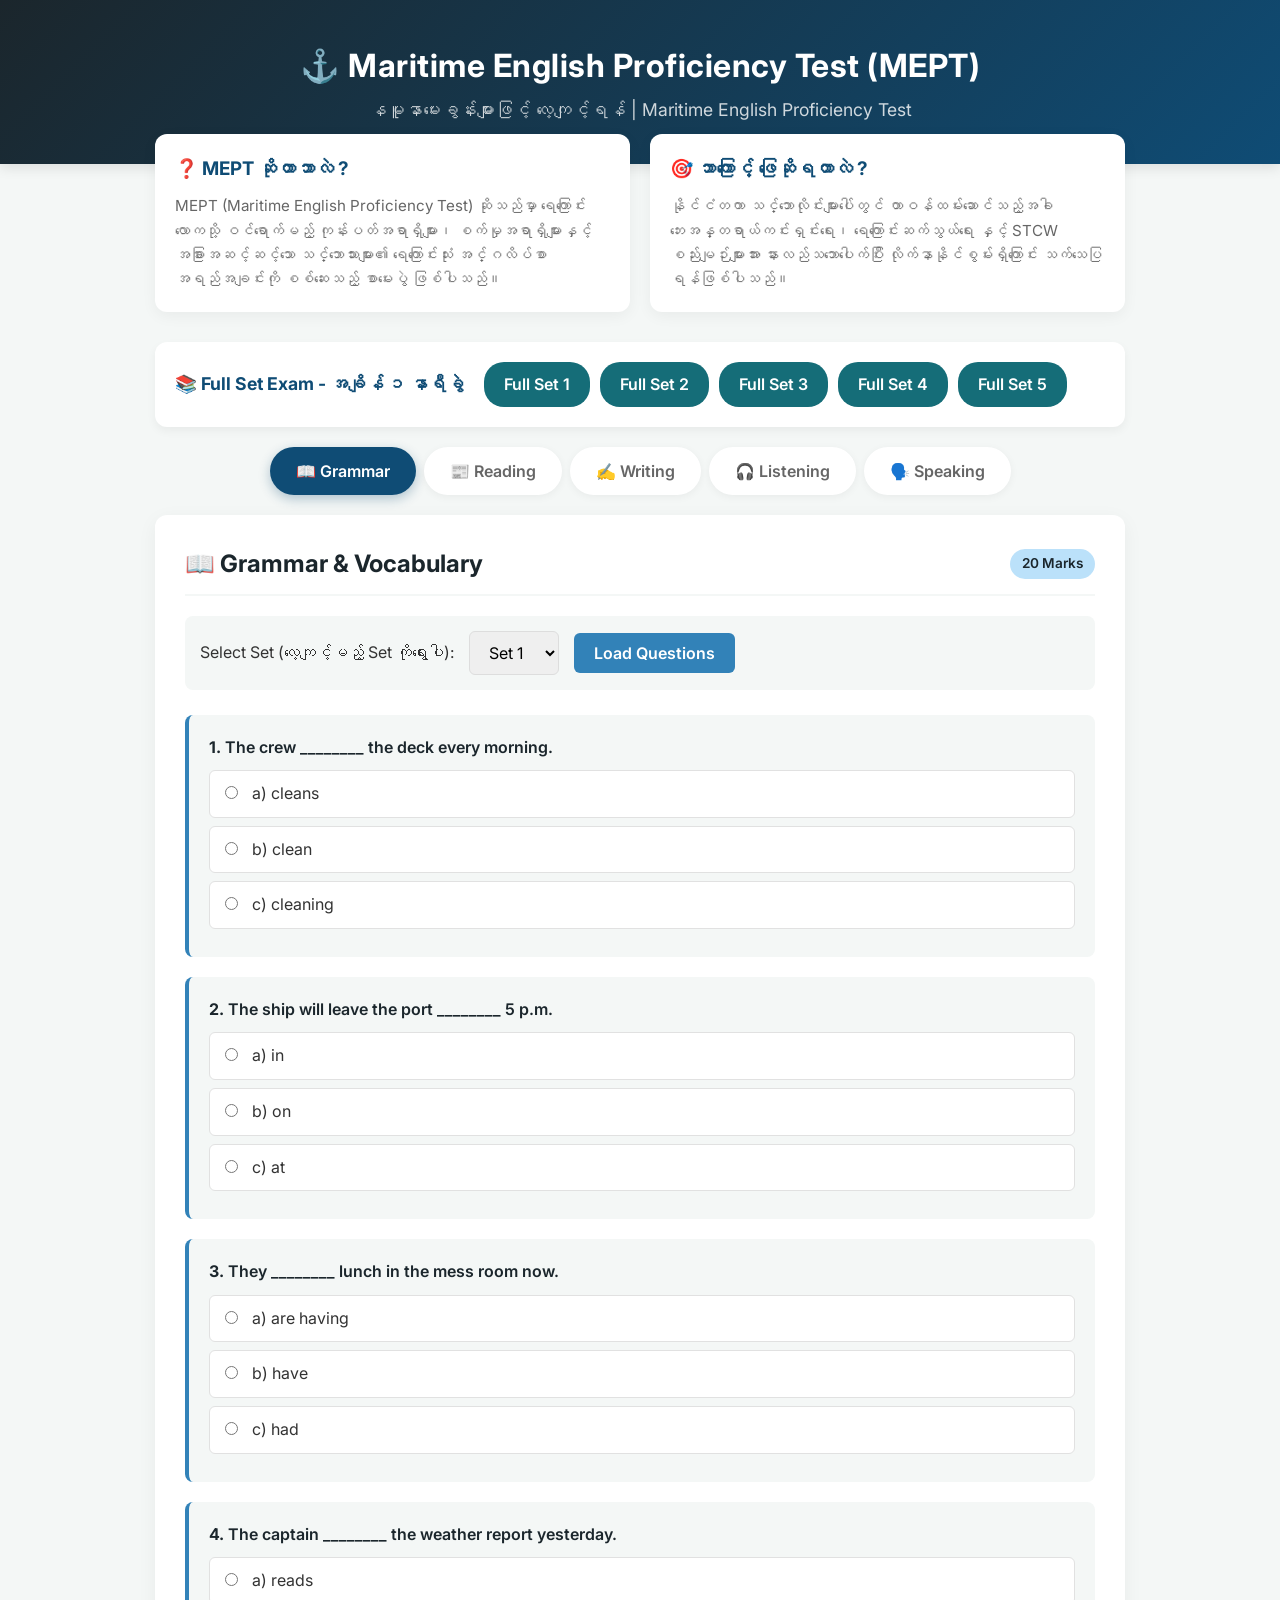
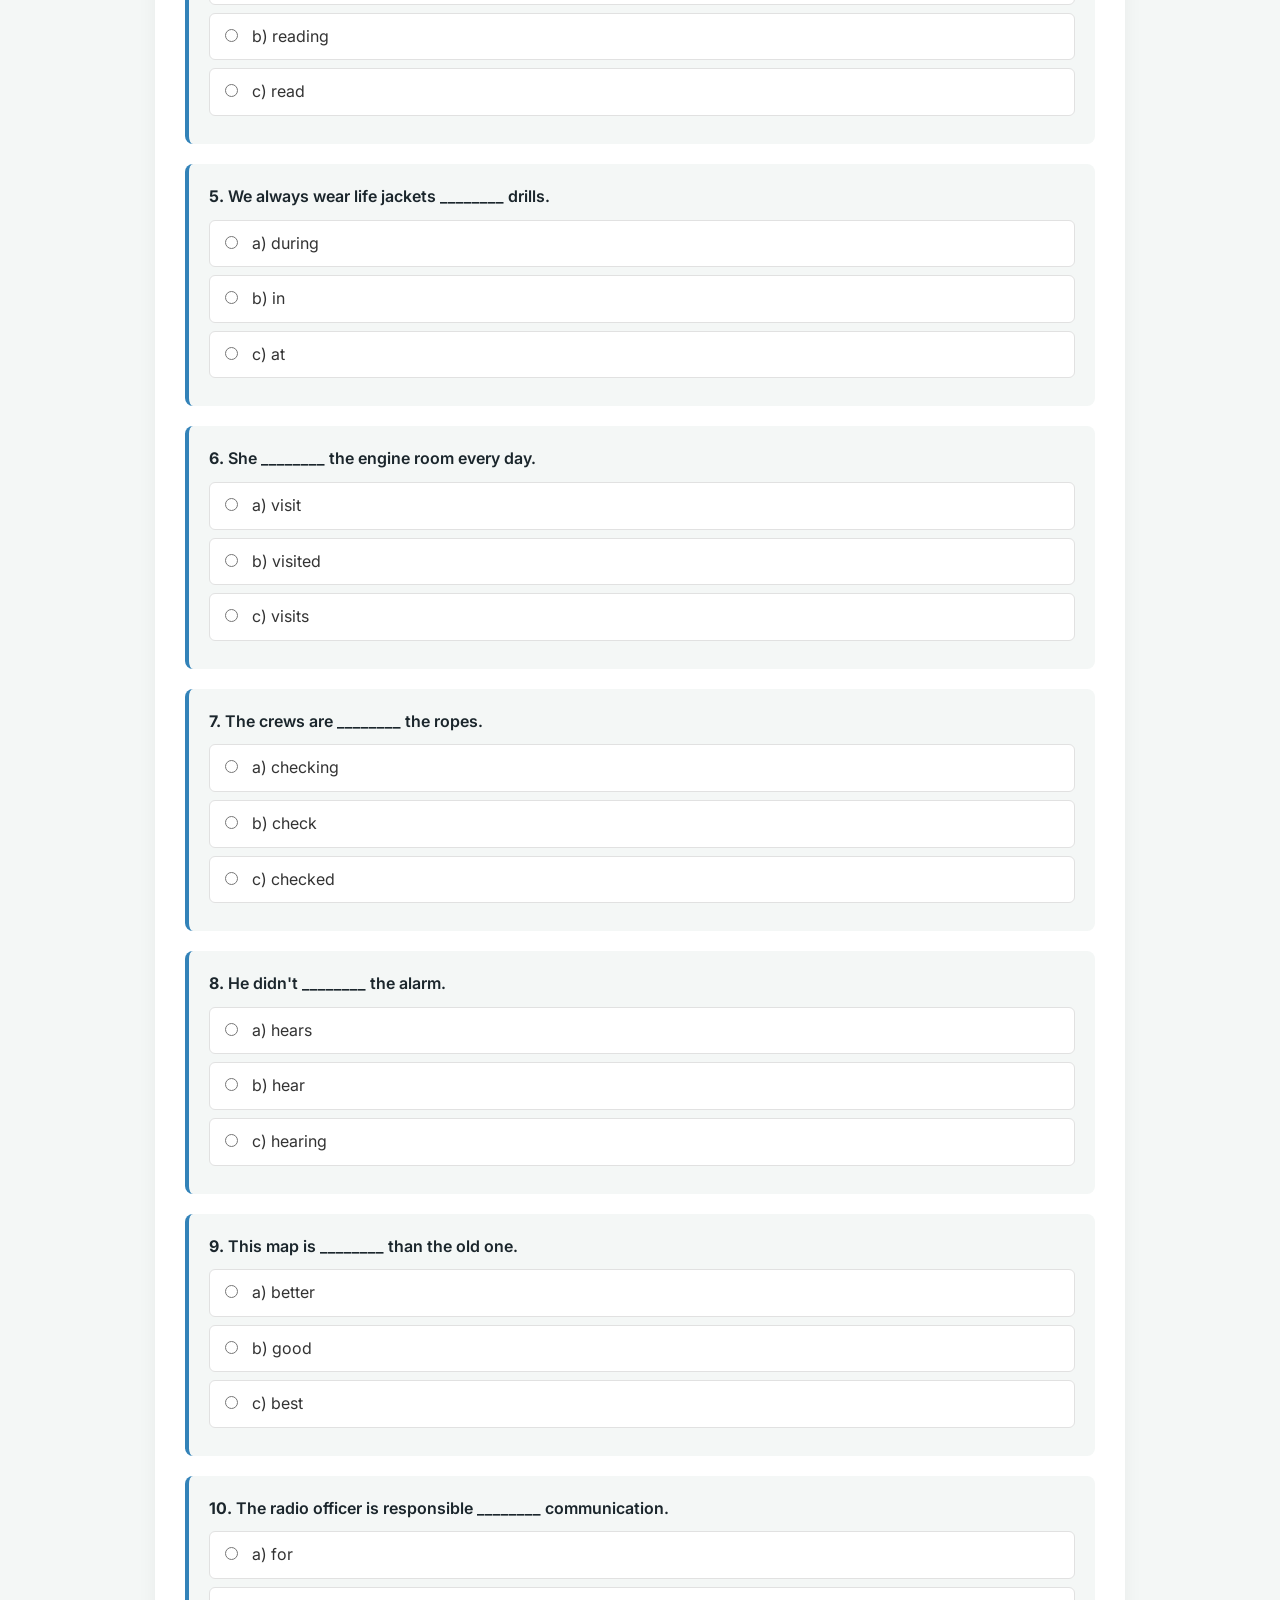
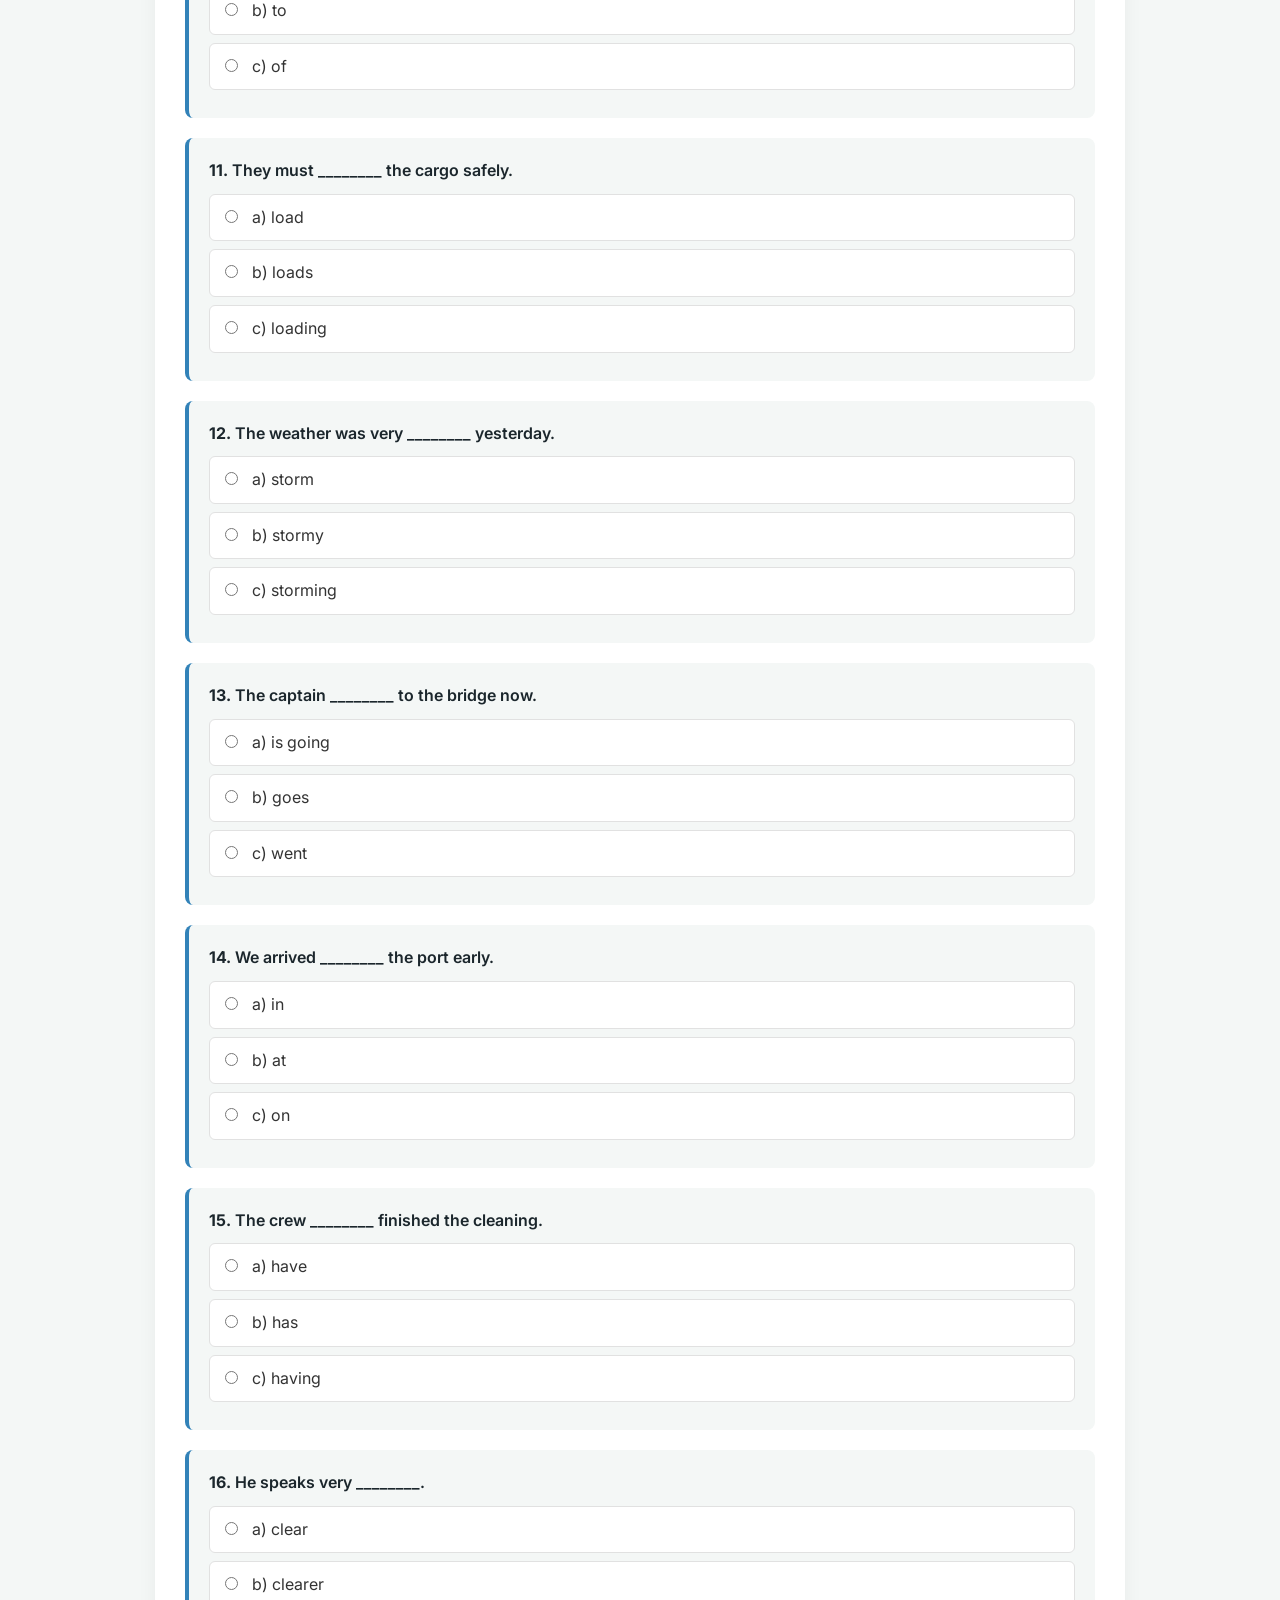
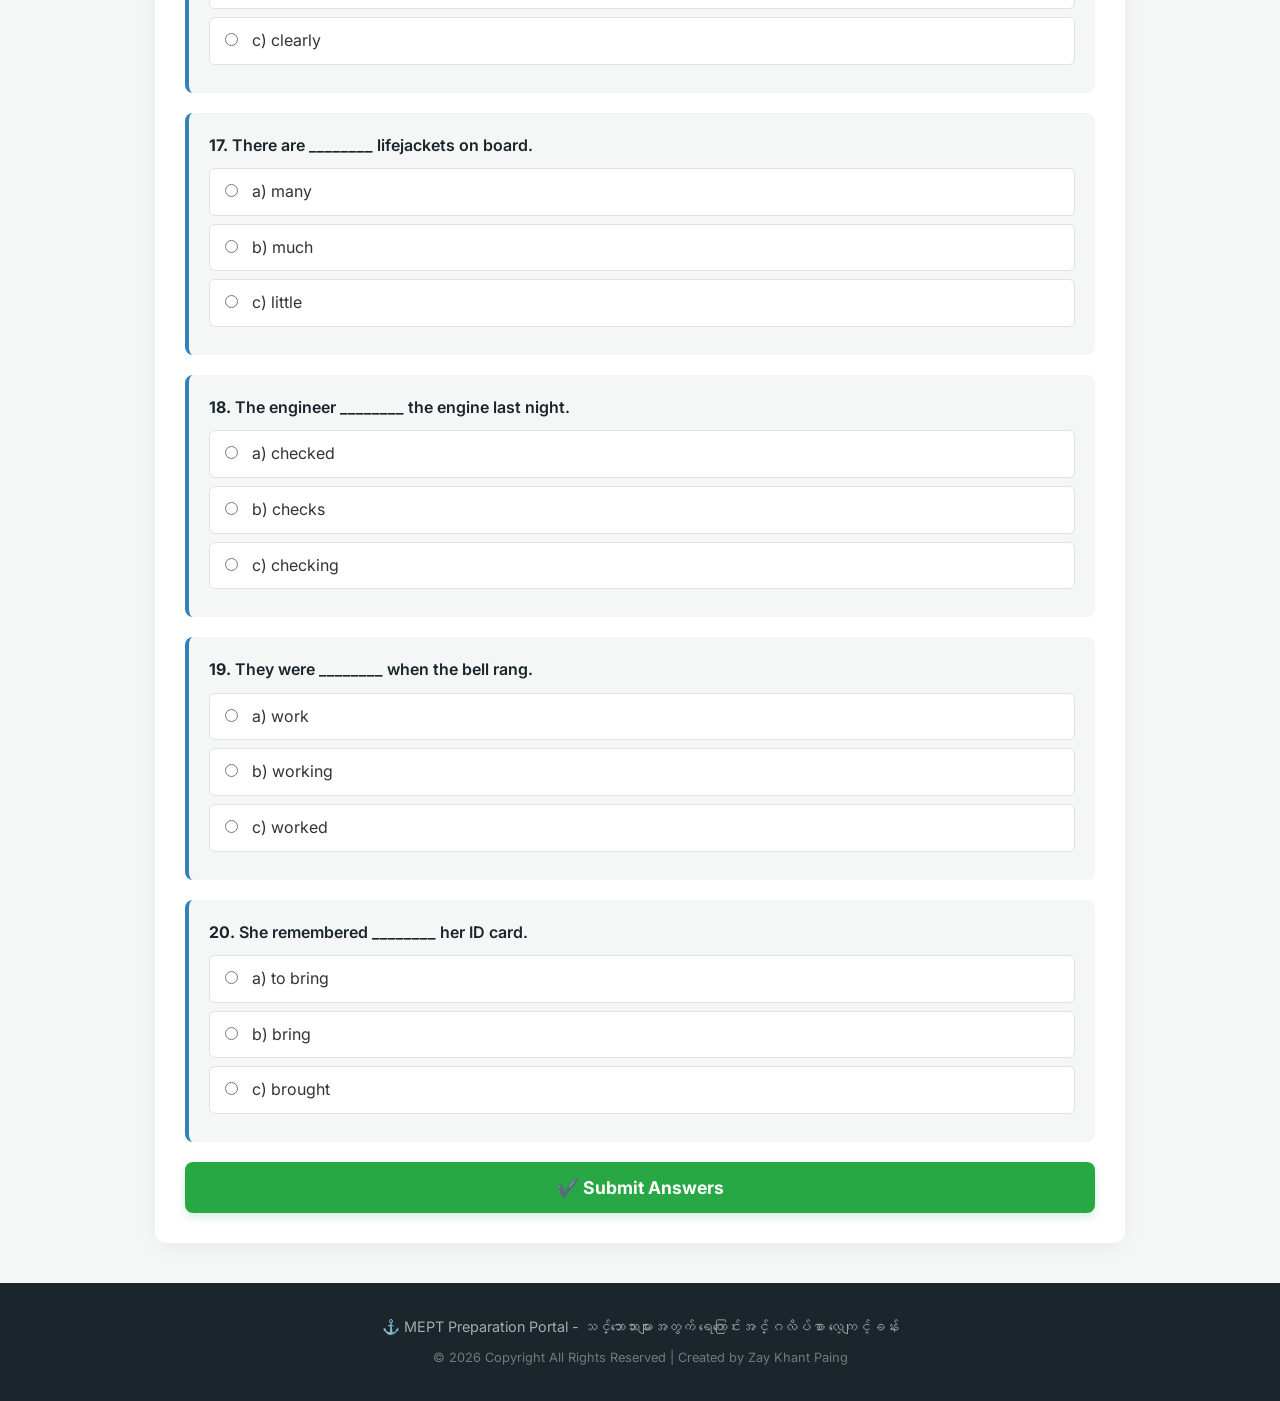
==== index.html @ ba498a96 "Update index.html" ====
<!DOCTYPE html>
<html lang="en">
<head>
    <meta charset="UTF-8">
    <meta name="viewport" content="width=device-width, initial-scale=1.0">
    <title>MEPT - Maritime English Proficiency Test</title>
    <link rel="stylesheet" href="style.css">
    <link href="https://fonts.googleapis.com/css2?family=Inter:wght@400;500;600;700&display=swap" rel="stylesheet">

    <!-- PWA Meta Tags -->
    <link rel="manifest" href="manifest.json">
    <meta name="apple-mobile-web-app-capable" content="yes">
    <meta name="apple-mobile-web-app-status-bar-style" content="black-translucent">
    <meta name="apple-mobile-web-app-title" content="MEPT">
    <link rel="apple-touch-icon" href="icon-192.png">
</head>
<body>

    <header>
        <div class="header-content">
            <h1>⚓ Maritime English Proficiency Test (MEPT)</h1>
            <p>နမူနာမေးခွန်းများဖြင့် လေ့ကျင့်ရန် | Maritime English Proficiency Test</p>
        </div>
    </header>

    <main class="container">
        <section class="mept-info">
            <div class="info-card">
                <h3>❓ MEPT ဆိုတာဘာလဲ ?</h3>
                <p>MEPT (Maritime English Proficiency Test) ဆိုသည်မှာ ရေကြောင်းလောကသို့ ဝင်ရောက်မည့် ကုန်းပတ်အရာရှိများ၊ စက်မှုအရာရှိများနှင့် အခြားအဆင့်ဆင့်သော သင်္ဘောသားများ၏ ရေကြောင်းသုံး အင်္ဂလိပ်စာ အရည်အချင်းကို စစ်ဆေးသည့် စာမေးပွဲ ဖြစ်ပါသည်။</p>
            </div>
            <div class="info-card">
                <h3>🎯 ဘာကြောင့် ဖြေဆိုရတာလဲ ?</h3>
                <p>နိုင်ငံတကာ သင်္ဘောလိုင်းများပေါ်တွင် တာဝန်ထမ်းဆောင်သည့်အခါ ဘေးအန္တရာယ်ကင်းရှင်းရေး၊ ရေကြောင်းဆက်သွယ်ရေး နှင့် STCW စည်းမျဉ်းများအား နားလည်သဘောပေါက်ပြီး လိုက်နာနိုင်စွမ်းရှိကြောင်း သက်သေပြရန်ဖြစ်ပါသည်။</p>
            </div>
        </section>

        <div class="fullset-bar">
            <span class="fullset-title">📚 Full Set Exam - အချိန် ၁ နာရီခွဲ</span>
            <div class="btn-group">
                <a href="set1.html" class="btn-fullset">Full Set 1</a>
                <a href="set2.html" class="btn-fullset">Full Set 2</a>
                <a href="set3.html" class="btn-fullset">Full Set 3</a>
                <a href="set4.html" class="btn-fullset">Full Set 4</a>
                <a href="set5.html" class="btn-fullset">Full Set 5</a>
            </div>
        </div>
        
        <nav class="tabs">
            <button class="tab-btn active" data-tab="grammar">📖 Grammar</button>
            <button class="tab-btn" data-tab="reading">📰 Reading</button>
            <button class="tab-btn" data-tab="writing">✍️ Writing</button>
            <button class="tab-btn" data-tab="listening">🎧 Listening</button>
            <button class="tab-btn" data-tab="speaking">🗣️ Speaking</button>
        </nav>

        <div class="content-wrapper">
            <div id="grammar" class="tab-content active">
                <div class="section-header">
                    <h2>📖 Grammar & Vocabulary</h2>
                    <span class="badge">20 Marks</span>
                </div>
                <div class="controls">
                    <label>Select Set (လေ့ကျင့်မည့် Set ကိုရွေးပါ): </label>
                    <select id="grammarSetSelect">
                        <option value="1">Set 1</option><option value="2">Set 2</option>
                        <option value="3">Set 3</option><option value="4">Set 4</option><option value="5">Set 5</option>
                    </select>
                    <button class="primary-btn" id="loadGrammarBtn">Load Questions</button>
                </div>
                <div id="grammarQuestions" class="question-container"></div>
                <button id="submitGrammarBtn" class="submit-btn" style="display:none;">✔️ Submit Answers</button>
                <div id="grammarResult" class="result-box"></div>
            </div>

            <div id="reading" class="tab-content">
                <div class="section-header">
                    <h2>📰 Reading Comprehension</h2>
                    <span class="badge">15 Marks</span>
                </div>
                <div class="controls">
                    <label>Select Set (လေ့ကျင့်မည့် Set ကိုရွေးပါ): </label>
                    <select id="readingSetSelect">
                        <option value="1">Set 1</option><option value="2">Set 2</option>
                        <option value="3">Set 3</option><option value="4">Set 4</option><option value="5">Set 5</option>
                    </select>
                    <button class="primary-btn" id="loadReadingBtn">Load Questions</button>
                </div>
                <div id="readingQuestions" class="question-container"></div>
                <button id="submitReadingBtn" class="submit-btn" style="display:none;">✔️ Submit Answers</button>
                <div id="readingResult" class="result-box"></div>
            </div>

            <div id="writing" class="tab-content">
                <div class="section-header">
                    <h2>✍️ Writing Tasks</h2>
                    <span class="badge">30 Marks</span>
                </div>
                <div class="controls">
                    <label>Select Set (လေ့ကျင့်မည့် Set ကိုရွေးပါ): </label>
                    <select id="writingSetSelect">
                        <option value="1">Set 1</option><option value="2">Set 2</option>
                        <option value="3">Set 3</option><option value="4">Set 4</option><option value="5">Set 5</option>
                    </select>
                    <button class="primary-btn" id="loadWritingBtn">Load Questions</button>
                </div>
                <div class="notice">✏️ Write your answers below. (မိမိကိုယ်ကို ပြန်လည်စစ်ဆေးရန်အတွက်ဖြစ်ပါသည်)</div>
                <div id="writingContent" class="question-container"></div>
                <div id="writingSampleResult" class="result-box" style="display:none;"></div>
            </div>

            <div id="listening" class="tab-content">
                <div class="section-header">
                    <h2>🎧 Listening Comprehension</h2>
                    <span class="badge">25 Marks</span>
                </div>
                <div class="controls">
                    <label>Select Set (လေ့ကျင့်မည့် Set ကိုရွေးပါ): </label>
                    <select id="listeningSetSelect">
                        <option value="1">Set 1</option><option value="2">Set 2</option>
                        <option value="3">Set 3</option><option value="4">Set 4</option><option value="5">Set 5</option>
                    </select>
                    <button class="primary-btn" id="loadListeningBtn">Load Questions</button>
                </div>
                <div id="listeningContent" class="question-container"></div>
                <button id="submitListeningBtn" class="submit-btn" style="display:none;">✔️ Submit Answers</button>
                <div id="listeningResult" class="result-box"></div>
            </div>

            <div id="speaking" class="tab-content">
                <div class="section-header">
                    <h2>🗣️ Speaking Test (နှုတ်ဖြေစာမေးပွဲ)</h2>
                    <span class="badge">In-person</span>
                </div>
                <div id="speakingAuth" class="card">
                    <p><strong>ဖြေဆိုရန်အတွက် Username နှင့် Key ထည့်သွင်းပါ -</strong></p>
                    <input type="text" id="username" placeholder="Username" style="display:block; margin: 10px 0; padding: 8px; width: 90%;">
                    <input type="password" id="userKey" placeholder="Test Key" style="display:block; margin: 10px 0; padding: 8px; width: 90%;">
                    <button class="primary-btn" onclick="checkAuth()">Login & Start Test</button>
                </div>
                <div id="speakingContent" class="card" style="display:none;">
                    <h3>📋 Speaking Exam Structure & Sample Questions</h3>
                    <div class="test-part">
                        <h4>Part I: Introduction and Career Life</h4>
                        <ul><li>"Could you please introduce yourself? (Rank, Duties, Experience)"</li></ul>
                    </div>
                    <div class="test-part">
                        <h4>Part II: Understanding the Situation</h4>
                        <ul>
                            <li>"Explain the procedure of a Fire Drill on board."</li>
                            <li>"How do you use SMCP during a distress situation?"</li>
                        </ul>
                    </div>
                    <div class="test-part">
                        <h4>Part III: Debate Conversation – Agree or Disagree</h4>
                        <ul><li>"Do you agree that social media on board affects safety at work?"</li></ul>
                    </div>
                </div>
            </div>
        </div>
    </main>

    <footer>
    <p>⚓ MEPT Preparation Portal - သင်္ဘောသားများအတွက် ရေကြောင်းအင်္ဂလိပ်စာ လေ့ကျင့်ခန်း</p>
   
    <p style="margin-top: 10px; font-size: 0.8rem; color: #777;">
        &copy; 2026 Copyright All Rights Reserved | Created by Zay Khant Paing
    </p>
</footer>

    <script src="script.js"></script>

    <!-- PWA Service Worker Registration -->
    <script>
        if ('serviceWorker' in navigator) {
            window.addEventListener('load', () => {
                navigator.serviceWorker.register('/MEPT/service-worker.js')
                    .then((reg) => console.log('Service Worker registered', reg))
                    .catch((err) => console.log('Service Worker registration failed', err));
            });
        }
    </script>
</body>
</html>
---- style.css ----
/* === CSS STYLES === */
:root {
    --primary: #0f4c75;
    --primary-dark: #1b262c;
    --accent: #3282b8;
    --accent-light: #bbe1fa;
    --bg-color: #f4f7f6;
    --card-bg: #ffffff;
    --text-main: #333333;
    --text-muted: #666666;
    --success: #28a745;
    --warning: #ffc107;
    --border-radius: 12px;
}

* { margin: 0; padding: 0; box-sizing: border-box; font-family: 'Inter', sans-serif; }
body { background: var(--bg-color); color: var(--text-main); line-height: 1.6; }

header { background: linear-gradient(135deg, var(--primary-dark), var(--primary)); color: white; padding: 2.5rem 1rem; text-align: center; box-shadow: 0 4px 12px rgba(0,0,0,0.1); }
header h1 { font-size: 2rem; font-weight: 700; letter-spacing: 0.5px; }
header p { opacity: 0.8; margin-top: 5px; font-size: 1.1rem; }

.container { max-width: 1000px; margin: 0 auto; padding: 0 15px; }

.mept-info { display: grid; grid-template-columns: 1fr 1fr; gap: 20px; margin: -30px auto 30px; position: relative; z-index: 10; }
.info-card { background: var(--card-bg); padding: 20px; border-radius: var(--border-radius); box-shadow: 0 4px 15px rgba(0,0,0,0.05); }
.info-card h3 { color: var(--primary); margin-bottom: 10px; display: flex; align-items: center; gap: 8px; }
.info-card p { color: var(--text-muted); font-size: 0.95rem; }

.fullset-bar {
    background: #ffffff;
    padding: 20px;
    border-radius: 12px;
    margin-bottom: 20px;
    box-shadow: 0 4px 10px rgba(0,0,0,0.05);
    display: flex;
    align-items: center;
    gap: 20px;
    flex-wrap: wrap;
}
.fullset-title {
    font-weight: 700;
    color: #0f4c75;
    font-size: 1.1rem;
    white-space: nowrap;
}
.btn-group {
    display: flex;
    gap: 10px;
    flex-wrap: wrap;
}
.btn-fullset {
    display: inline-block;
    text-decoration: none;
    text-align: center;
    background: #156d78;
    color: white;
    padding: 10px 20px;
    border-radius: 20px;
    font-weight: 600;
    transition: background 0.3s;
}
.btn-fullset:hover {
    background: #0d4a52;
    color: white;
}

.tabs { display: flex; flex-wrap: wrap; justify-content: center; gap: 8px; margin-bottom: 20px; position: sticky; top: 10px; z-index: 100; }
.tab-btn { background: var(--card-bg); border: 2px solid transparent; color: var(--text-muted); padding: 12px 24px; border-radius: 30px; cursor: pointer; font-size: 1rem; font-weight: 600; transition: all 0.3s ease; box-shadow: 0 2px 8px rgba(0,0,0,0.05); }
.tab-btn:hover { color: var(--primary); transform: translateY(-2px); }
.tab-btn.active { background: var(--primary); color: white; box-shadow: 0 4px 12px rgba(15, 76, 117, 0.3); }

.content-wrapper { background: var(--card-bg); border-radius: var(--border-radius); padding: 30px; box-shadow: 0 5px 20px rgba(0,0,0,0.05); margin-bottom: 40px; min-height: 400px; }
.tab-content { display: none; animation: fadeIn 0.4s ease; }
.tab-content.active { display: block; }

@keyframes fadeIn { from { opacity: 0; transform: translateY(10px); } to { opacity: 1; transform: translateY(0); } }

.section-header { display: flex; justify-content: space-between; align-items: center; margin-bottom: 20px; border-bottom: 2px solid var(--bg-color); padding-bottom: 10px; }
.section-header h2 { color: var(--primary-dark); font-size: 1.5rem; }
.badge { background: var(--accent-light); color: var(--primary-dark); padding: 4px 12px; border-radius: 20px; font-weight: 600; font-size: 0.85rem; }

.controls { display: flex; flex-wrap: wrap; gap: 15px; align-items: center; background: var(--bg-color); padding: 15px; border-radius: 8px; margin-bottom: 25px; }
select { padding: 10px 15px; border-radius: 6px; border: 1px solid #ddd; font-size: 1rem; outline: none; transition: border 0.3s; }
select:focus { border-color: var(--accent); }

.primary-btn { background: var(--accent); color: white; border: none; padding: 10px 20px; border-radius: 6px; cursor: pointer; font-weight: 600; font-size: 1rem; transition: background 0.3s; }
.primary-btn:hover { background: var(--primary); }

.submit-btn { 
    width: 100%; 
    background: var(--success); 
    color: white; 
    border: none; 
    padding: 15px; 
    border-radius: 8px; 
    font-size: 1.1rem; 
    font-weight: bold; 
    cursor: pointer; 
    margin-top: 20px; 
    transition: 0.3s; 
    box-shadow: 0 4px 10px rgba(40, 167, 69, 0.2); 
    display: inline-block; 
    text-align: center;
}
.submit-btn:hover { background: #218838; }

.card, .question, .reading-passage { background: var(--bg-color); border-radius: 8px; padding: 20px; margin-bottom: 20px; border-left: 4px solid var(--accent); }
.question p { font-weight: 600; margin-bottom: 10px; color: var(--primary-dark); }
.options label { display: block; background: var(--card-bg); padding: 10px 15px; margin-bottom: 8px; border-radius: 6px; border: 1px solid #e1e1e1; cursor: pointer; transition: 0.2s; }
.options label:hover { border-color: var(--accent); background: #f8fbff; }
.options input[type="radio"] { margin-right: 10px; accent-color: var(--primary); }

.reading-passage h3 { color: var(--primary); margin-bottom: 10px; }
.reading-passage p { margin-bottom: 15px; color: #444; }

.writing-options { display: grid; grid-template-columns: 1fr 1fr; gap: 20px; margin-top: 15px; }
.option-card { background: white; border: 1px solid #eee; padding: 20px; border-radius: 8px; box-shadow: 0 2px 5px rgba(0,0,0,0.02); }
textarea { width: 100%; padding: 12px; margin-top: 15px; border-radius: 6px; border: 1px solid #ccc; font-size: 0.95rem; resize: vertical; outline: none; }
textarea:focus { border-color: var(--accent); }

.audio-container { background: #eef5fa; padding: 15px; border-radius: 8px; margin: 15px 0; border: 1px solid var(--accent-light); }
.audio-container audio { width: 100%; margin-top: 10px; outline: none; }
.notice { background: #fff8e1; border-left: 4px solid var(--warning); padding: 12px 15px; border-radius: 4px; color: #856404; margin-bottom: 20px; font-size: 0.95rem; }
.result-box .result { margin-top: 20px; padding: 15px; background: #d4edda; color: #155724; border-radius: 8px; font-weight: bold; font-size: 1.2rem; text-align: center; border: 1px solid #c3e6cb; }
.mt-15 { margin-top: 15px; }

footer { text-align: center; padding: 2rem; background: var(--primary-dark); color: #aaa; font-size: 0.9rem; }

@media (max-width: 768px) {
    .mept-info { grid-template-columns: 1fr; margin-top: 10px; }
    .tabs { justify-content: flex-start; overflow-x: auto; padding-bottom: 10px; }
    .tab-btn { white-space: nowrap; }
    .writing-options { grid-template-columns: 1fr; }
    .content-wrapper { padding: 20px; }
    .fullset-bar { flex-direction: column; text-align: center; gap: 15px; }
}
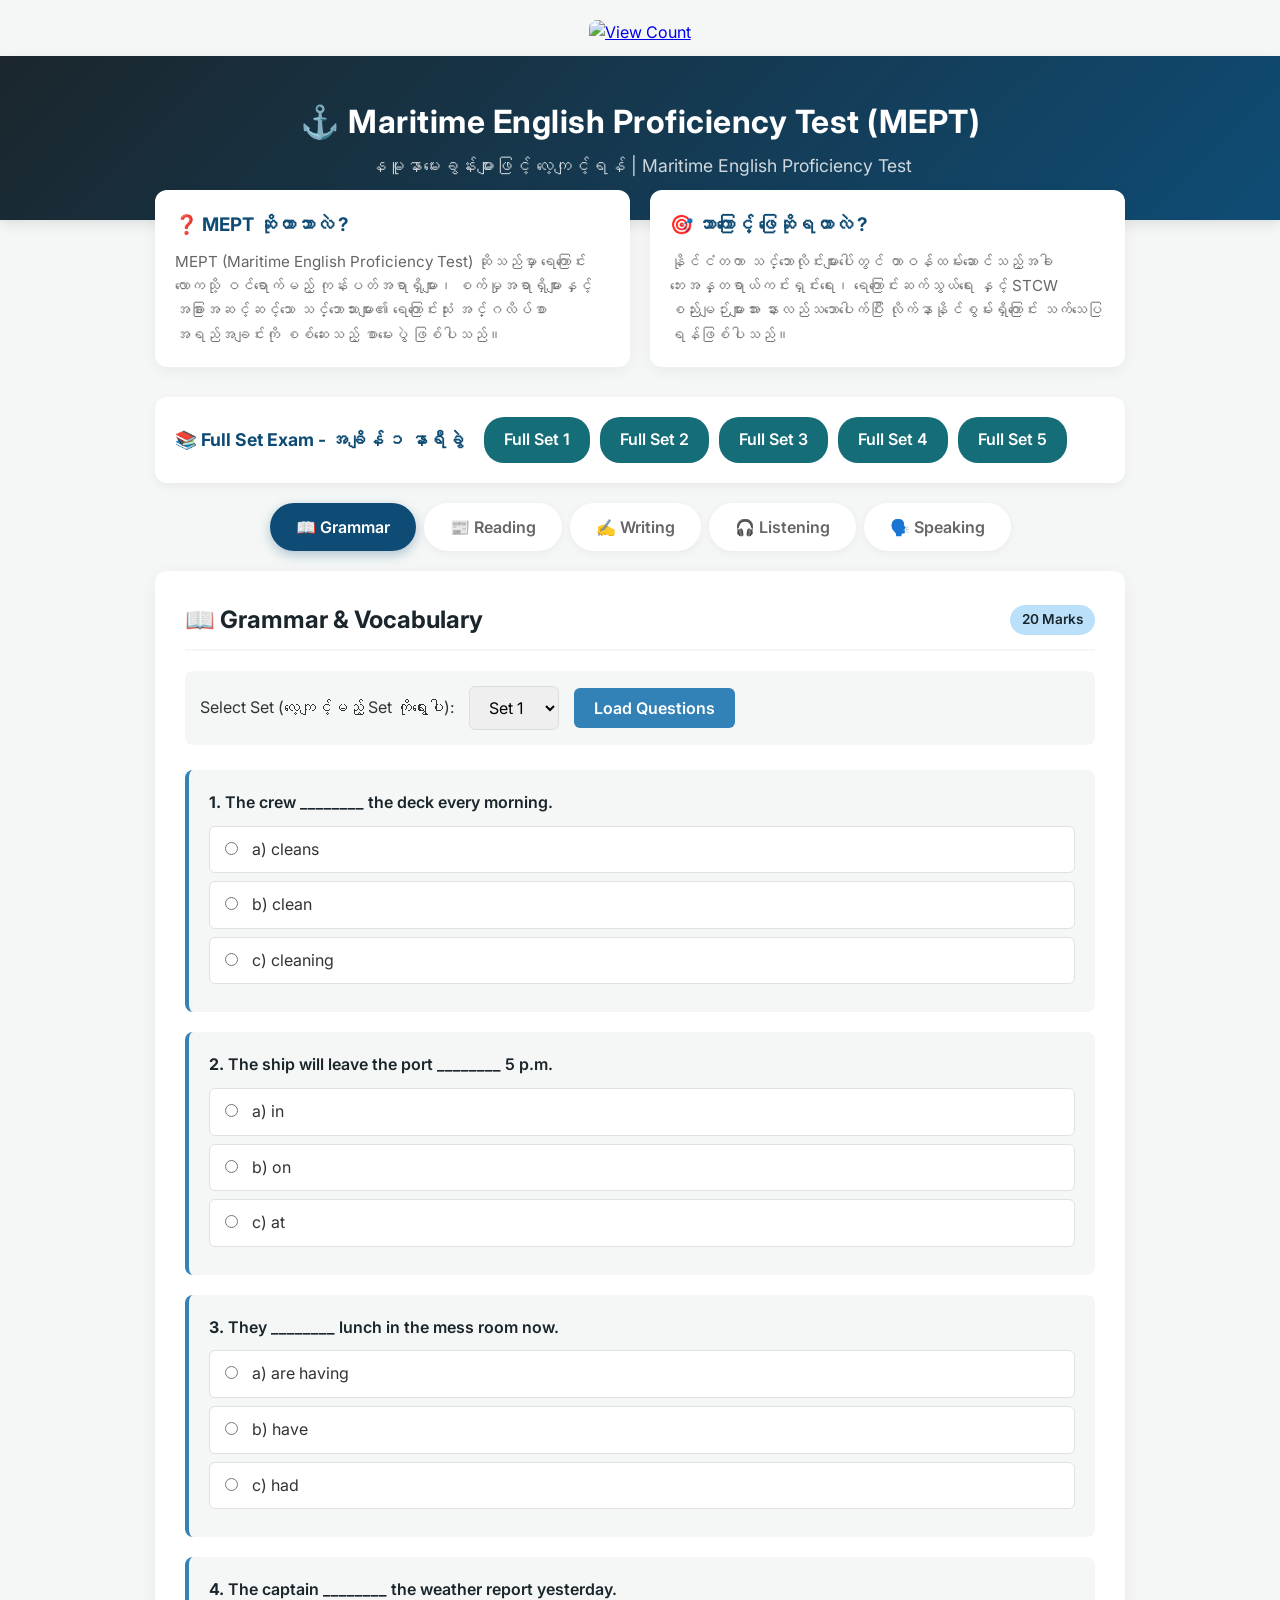
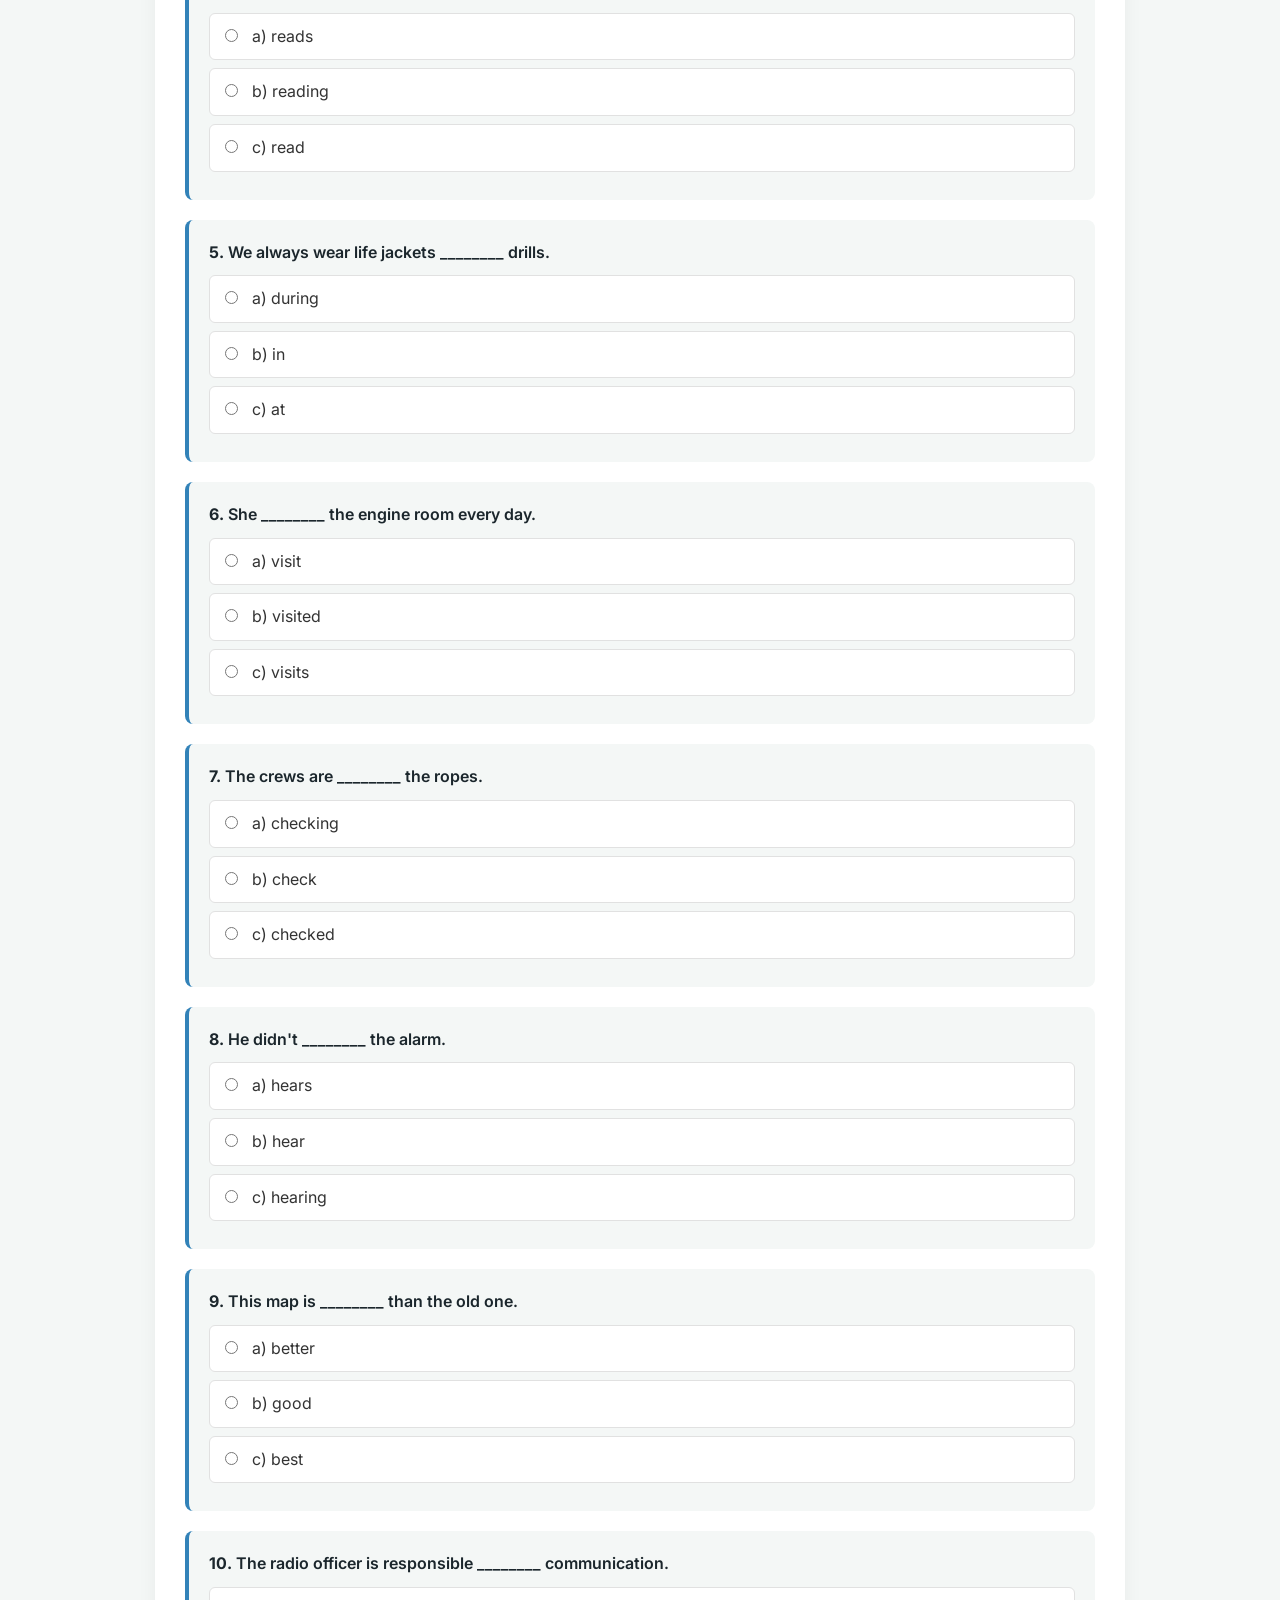
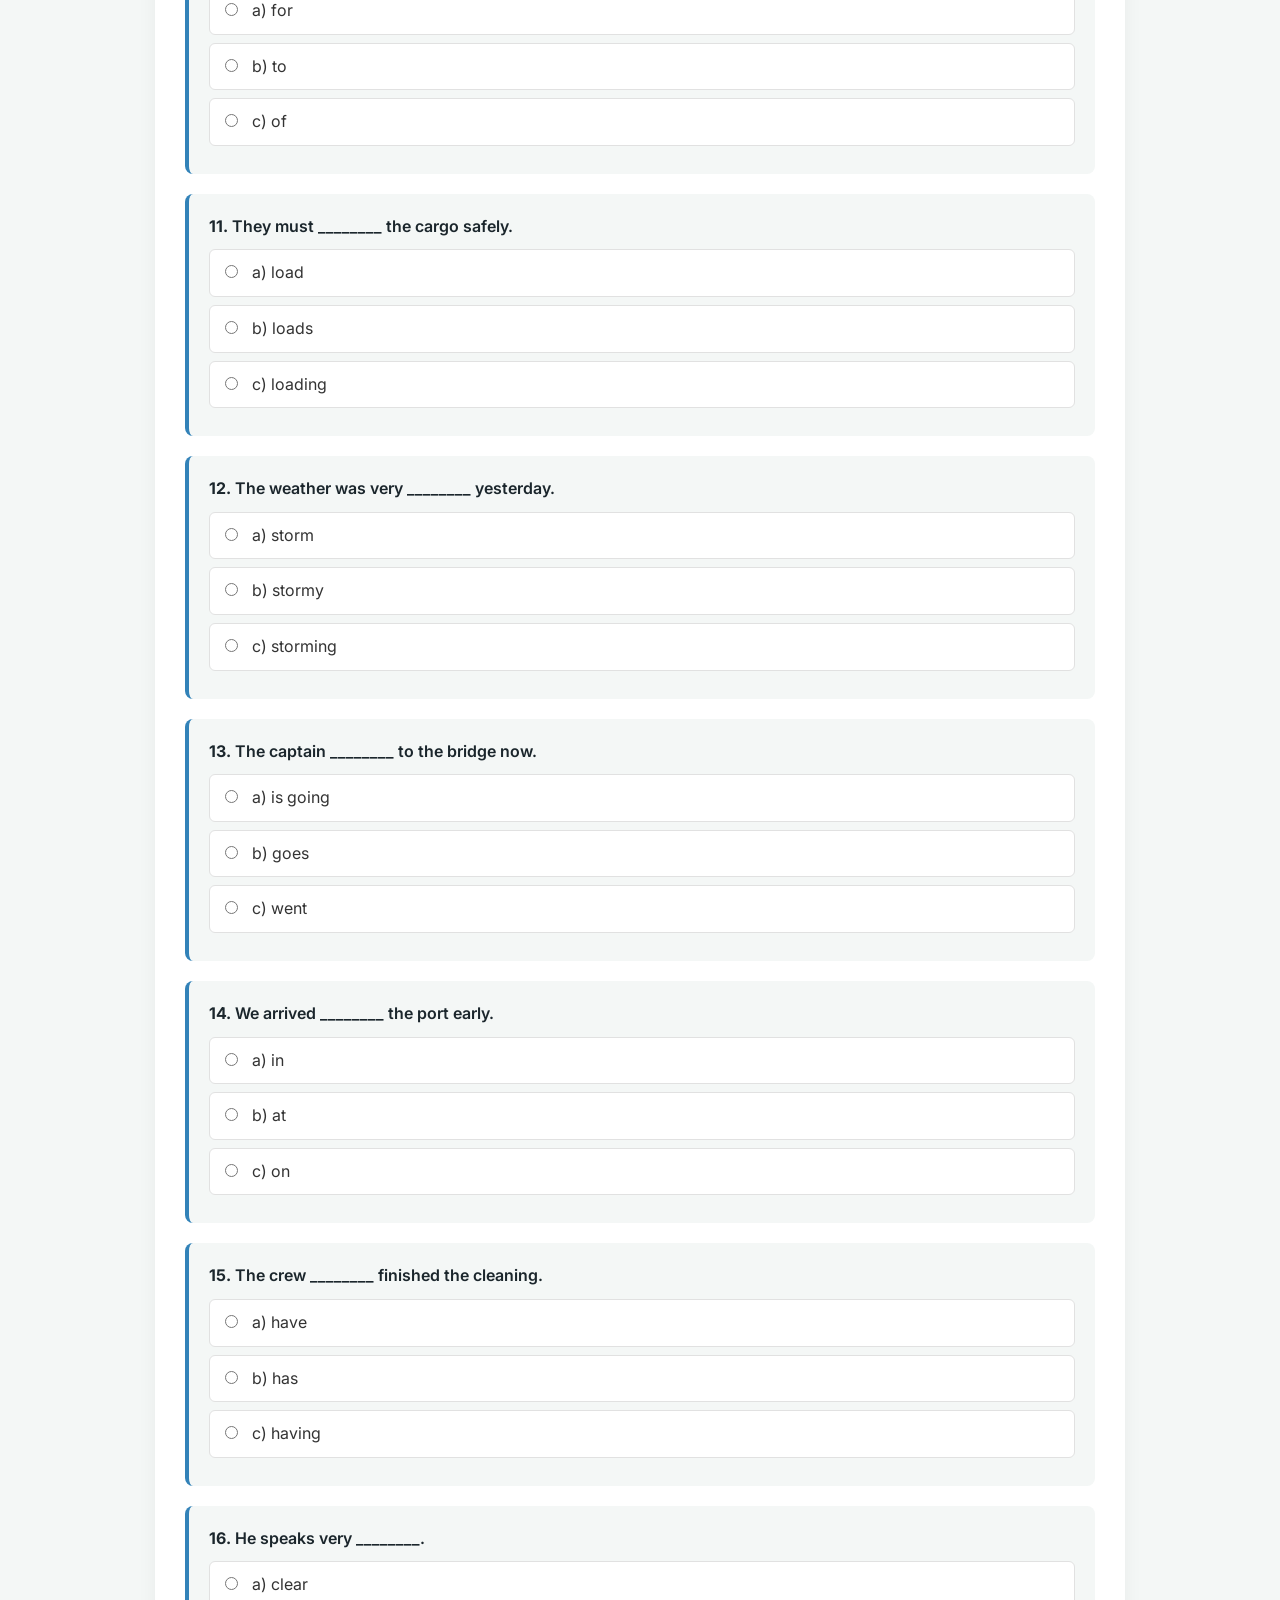
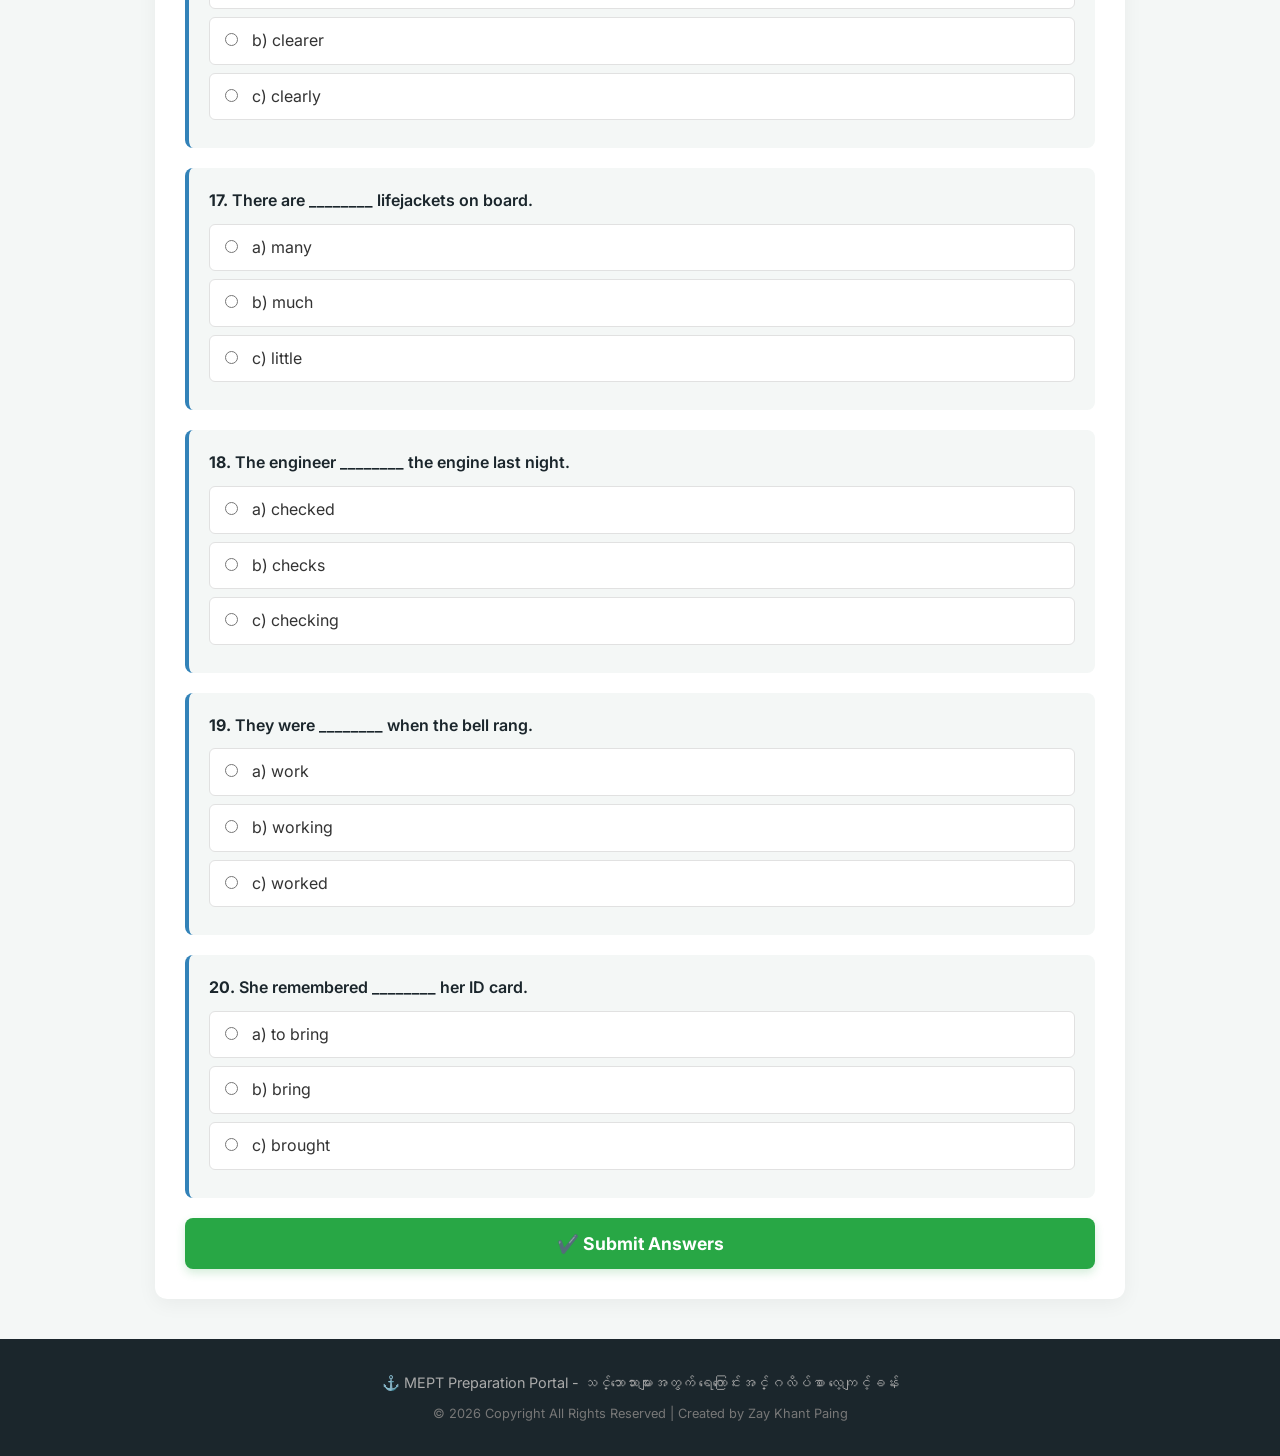
==== commit 0a858561: "Update index.html" ====
--- a/index.html
+++ b/index.html
@@ -15,7 +15,14 @@
     <link rel="apple-touch-icon" href="icon-192.png">
 </head>
 <body>
-
+<!-- View Counter -->
+<div style="text-align: center; margin-top: 10px; padding: 10px;">
+    <a href="https://hits.seeyoufarm.com">
+        <img src="https://hits.seeyoufarm.com/api/count/incr/badge.svg?url=https%3A%2F%2Fseafarerseng.github.io%2FMEPT%2F&count_bg=%230f4c75&title_bg=%233282b8&icon=anchor.svg&icon_color=%23ffffff&title=Total+Views&edge_flat=false" 
+             alt="View Count" 
+             style="border-radius: 8px;">
+    </a>
+</div>
     <header>
         <div class="header-content">
             <h1>⚓ Maritime English Proficiency Test (MEPT)</h1>
@@ -180,5 +187,56 @@
             });
         }
     </script>
+    <script>
+    if ('serviceWorker' in navigator) {
+        navigator.serviceWorker.register('/MEPT/service-worker.js').then((reg) => {
+            reg.addEventListener('updatefound', () => {
+                const newWorker = reg.installing;
+                newWorker.addEventListener('statechange', () => {
+                    if (newWorker.state === 'installed' && navigator.serviceWorker.controller) {
+                        // Update Popup
+                        if (confirm('🔄 Update Available! Restart now?')) {
+                            window.location.reload();
+                        }
+                    }
+                });
+            });
+        });
+    }
+</script>
+    <script>
+    // ======================== PWA SERVICE WORKER ========================
+    if ('serviceWorker' in navigator) {
+        let refreshing = false;
+        
+        // Check for updates when page loads
+        navigator.serviceWorker.register('/MEPT/service-worker.js').then((registration) => {
+            console.log('Service Worker registered');
+            
+            // Check for updates
+            registration.addEventListener('updatefound', () => {
+                const newWorker = registration.installing;
+                
+                newWorker.addEventListener('statechange', () => {
+                    if (newWorker.state === 'installed' && navigator.serviceWorker.controller) {
+                        // New update available!
+                        if (confirm('🔄 Update Available!\n\nNew version of MEPT is ready. Update now?')) {
+                            newWorker.postMessage('SKIP_WAITING');
+                            window.location.reload();
+                        }
+                    }
+                });
+            });
+        });
+        
+        // Auto reload when new service worker takes over
+        navigator.serviceWorker.addEventListener('controllerchange', () => {
+            if (!refreshing) {
+                refreshing = true;
+                window.location.reload();
+            }
+        });
+    }
+</script>
 </body>
 </html>
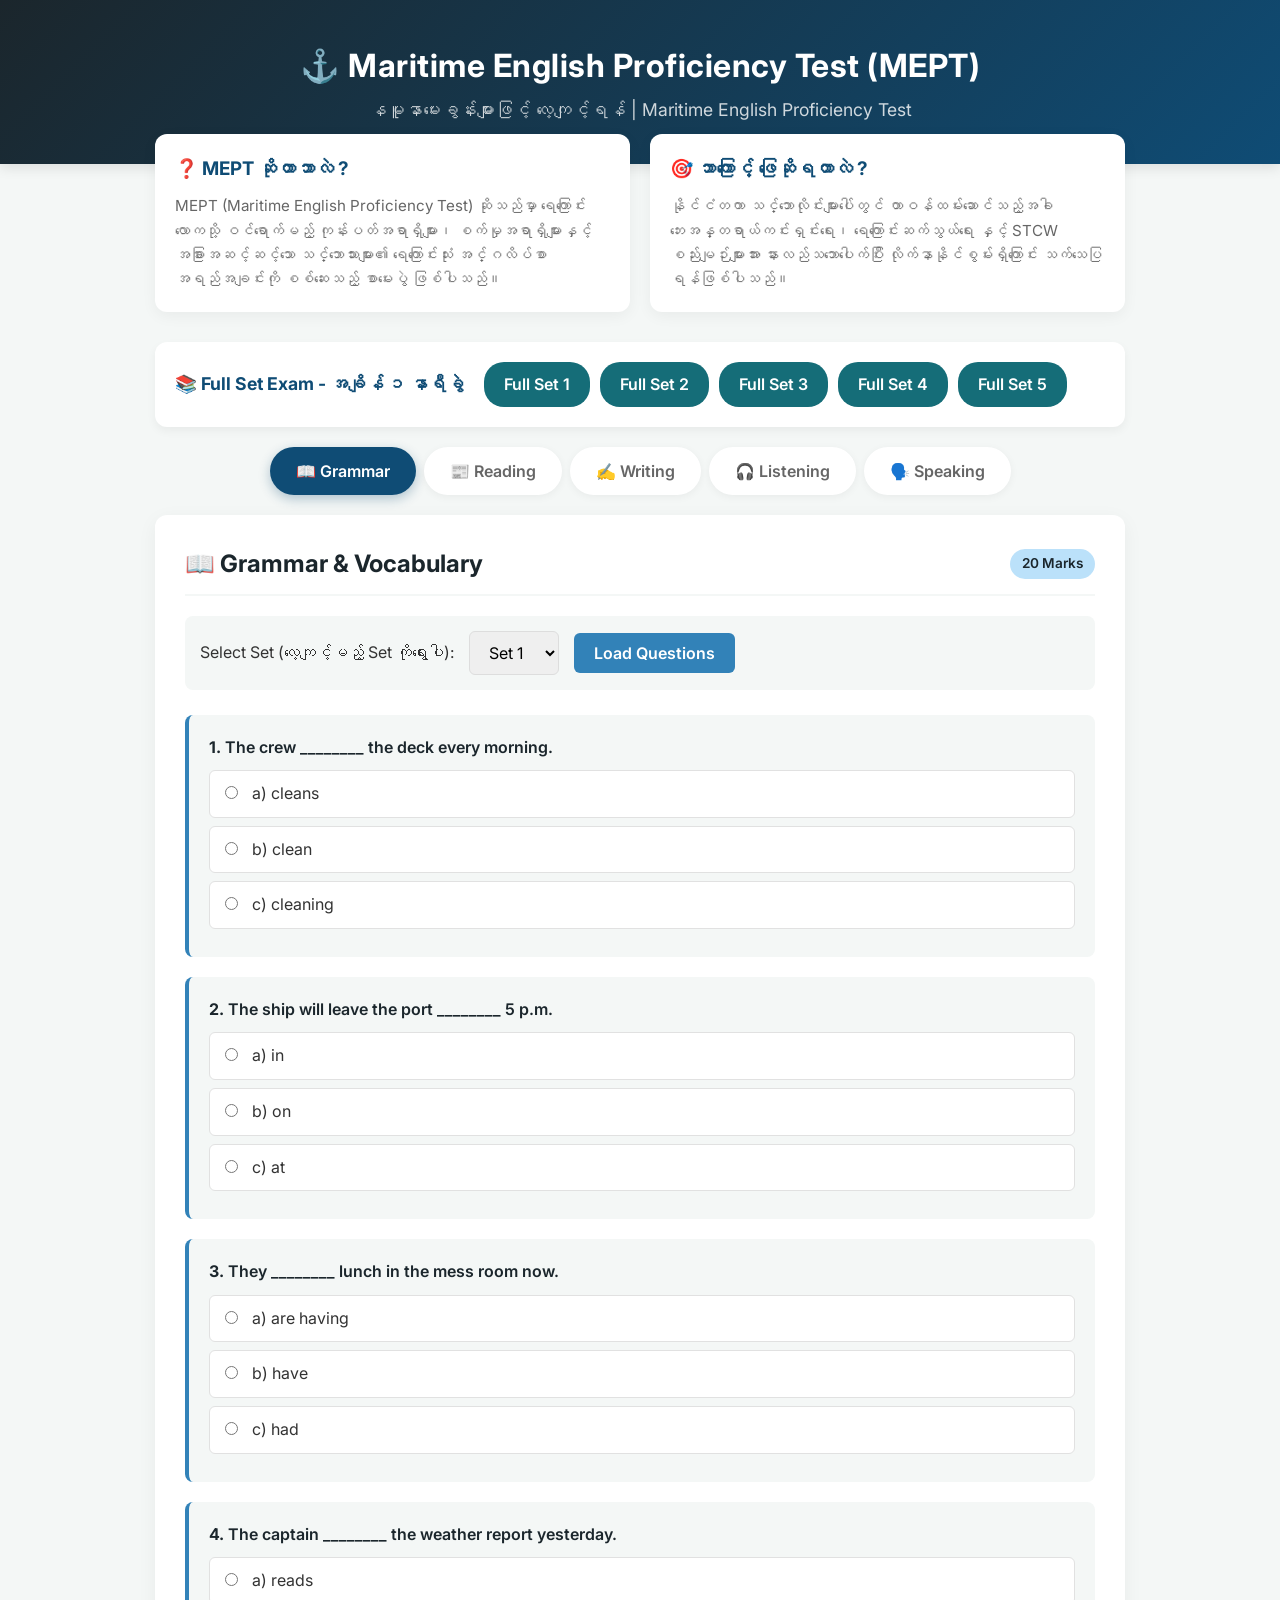
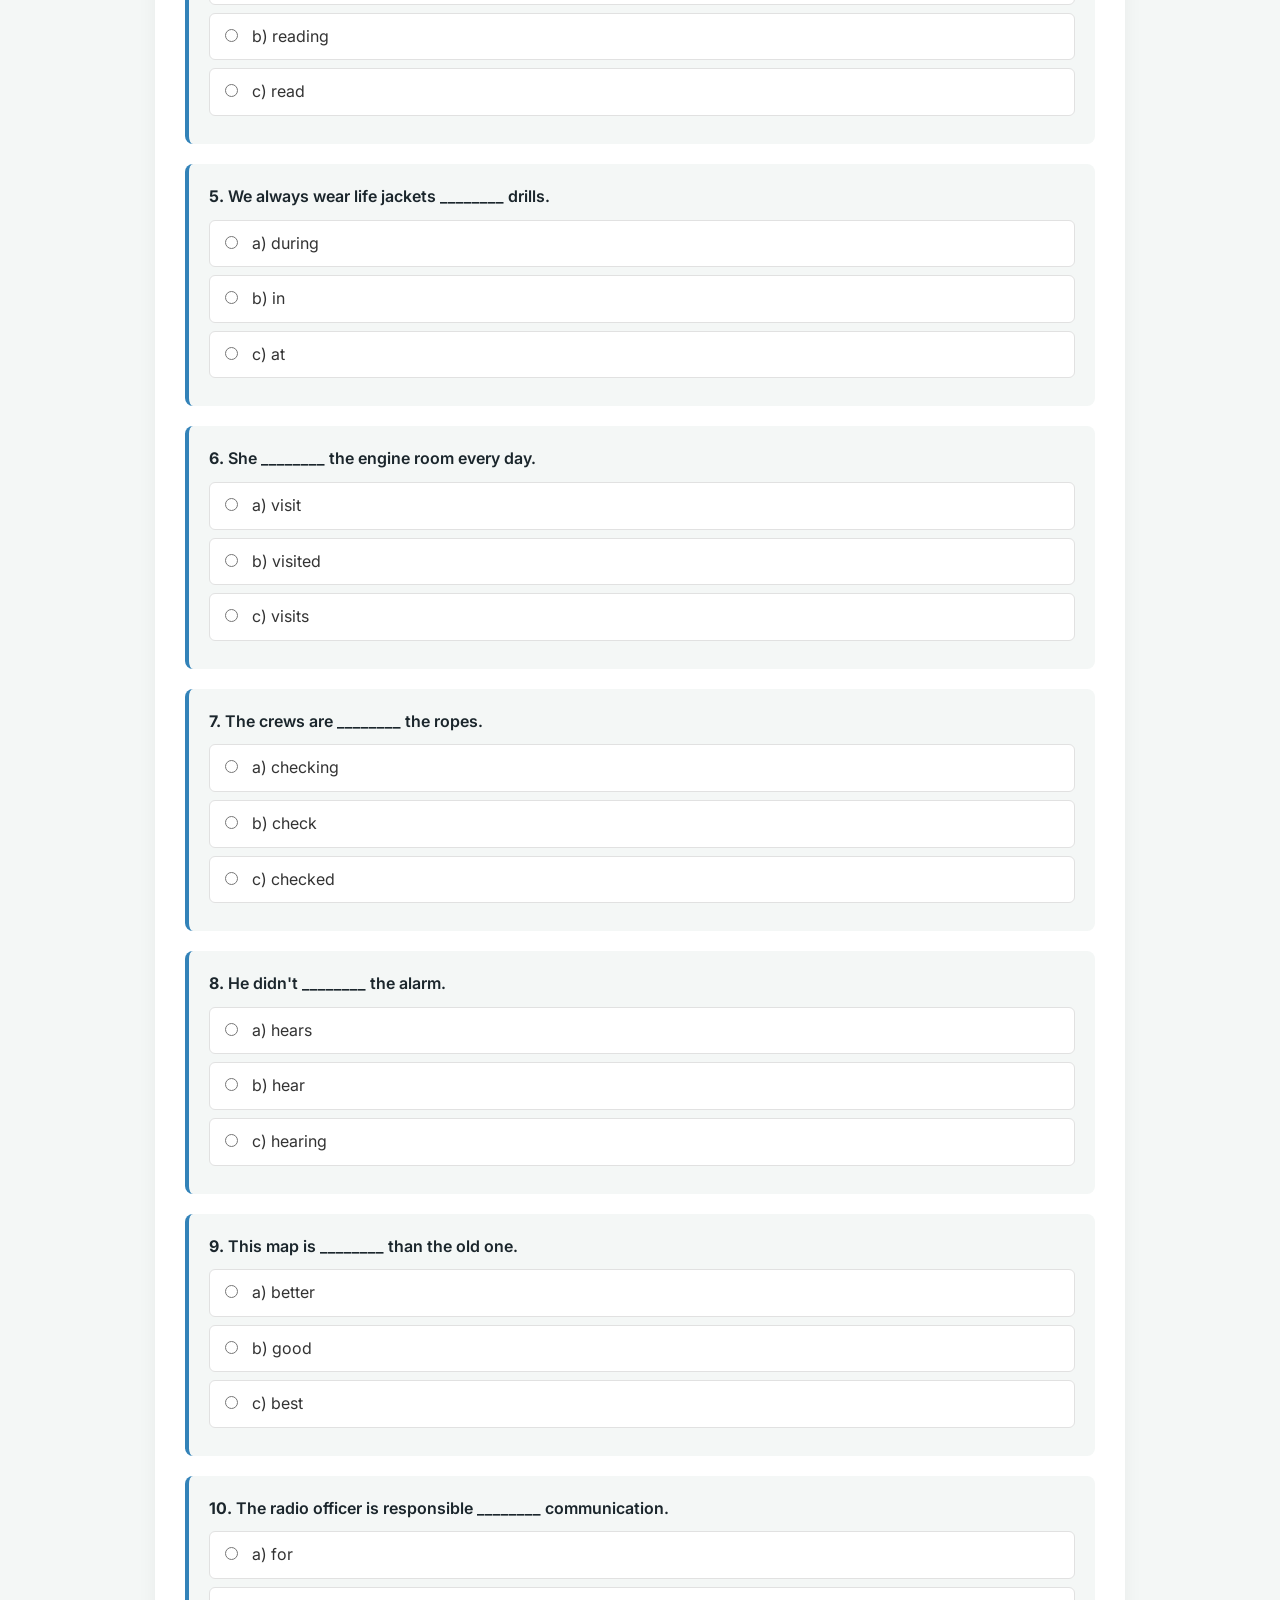
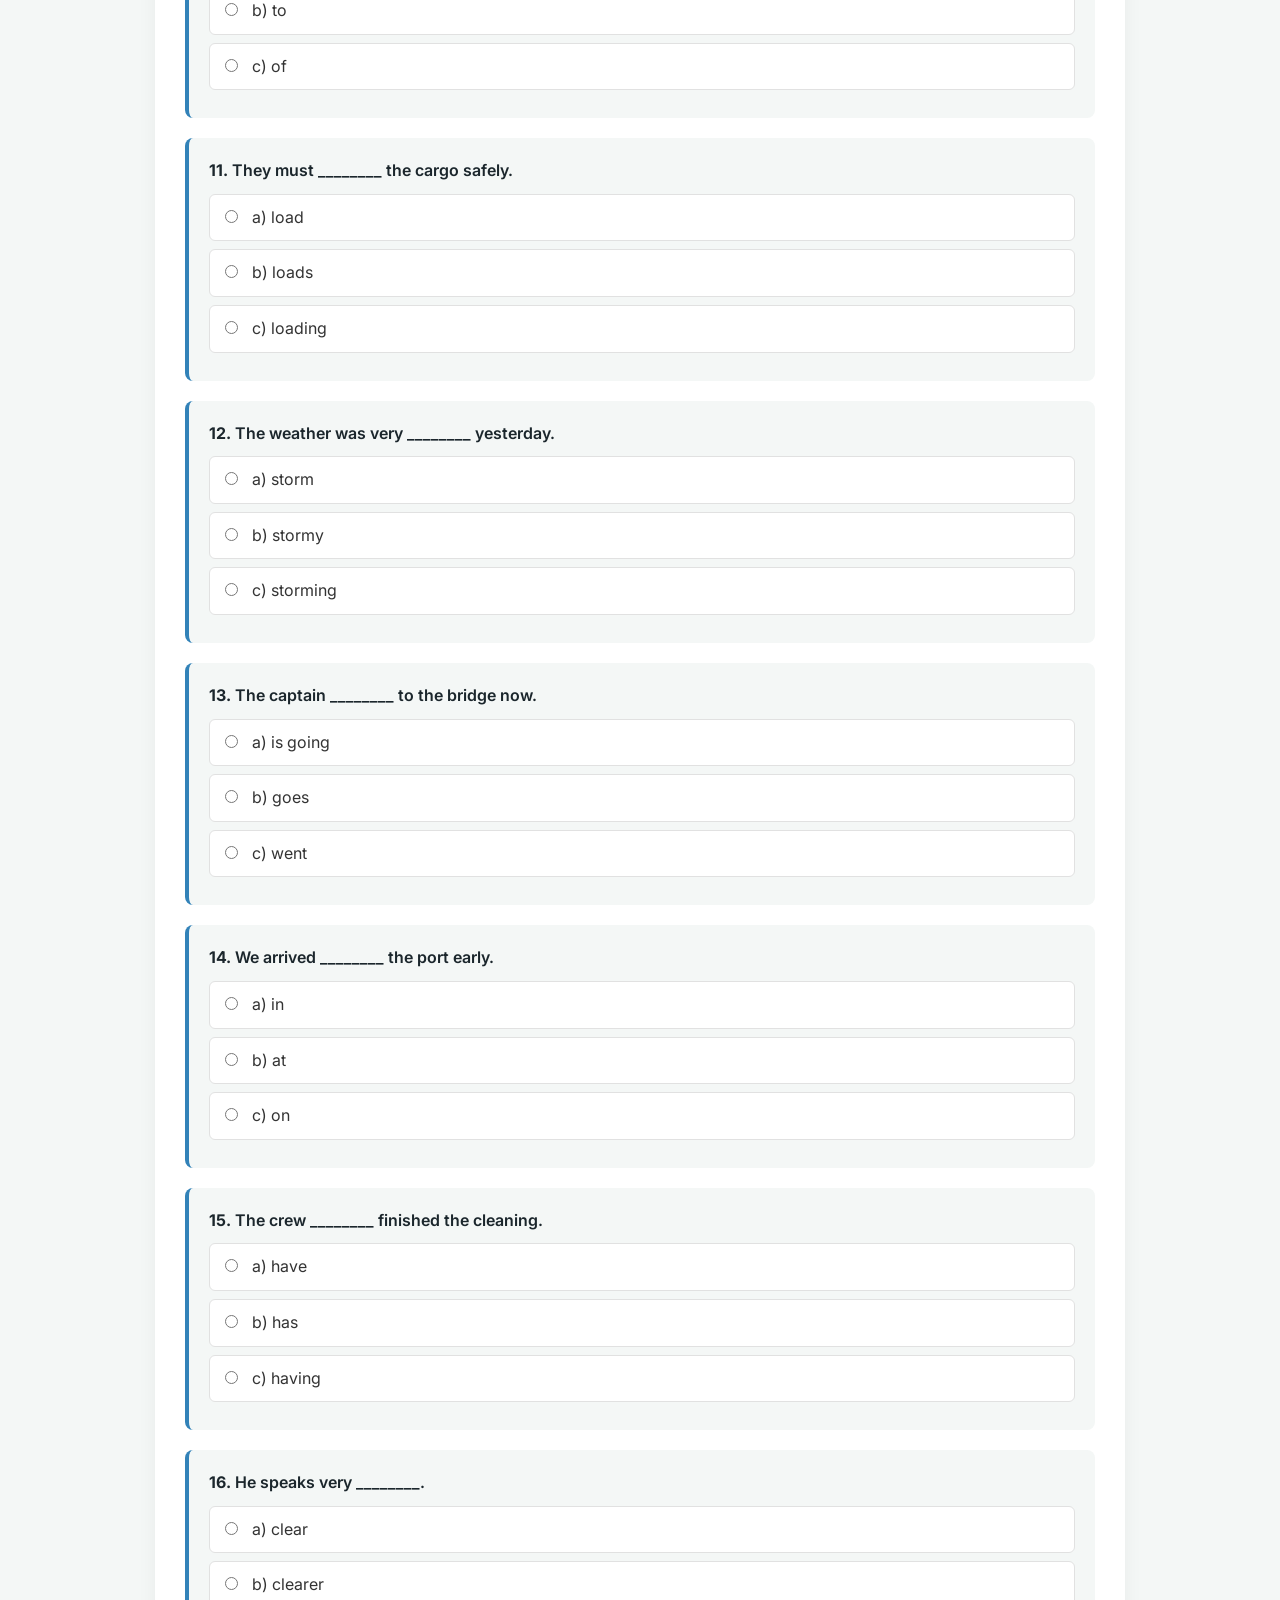
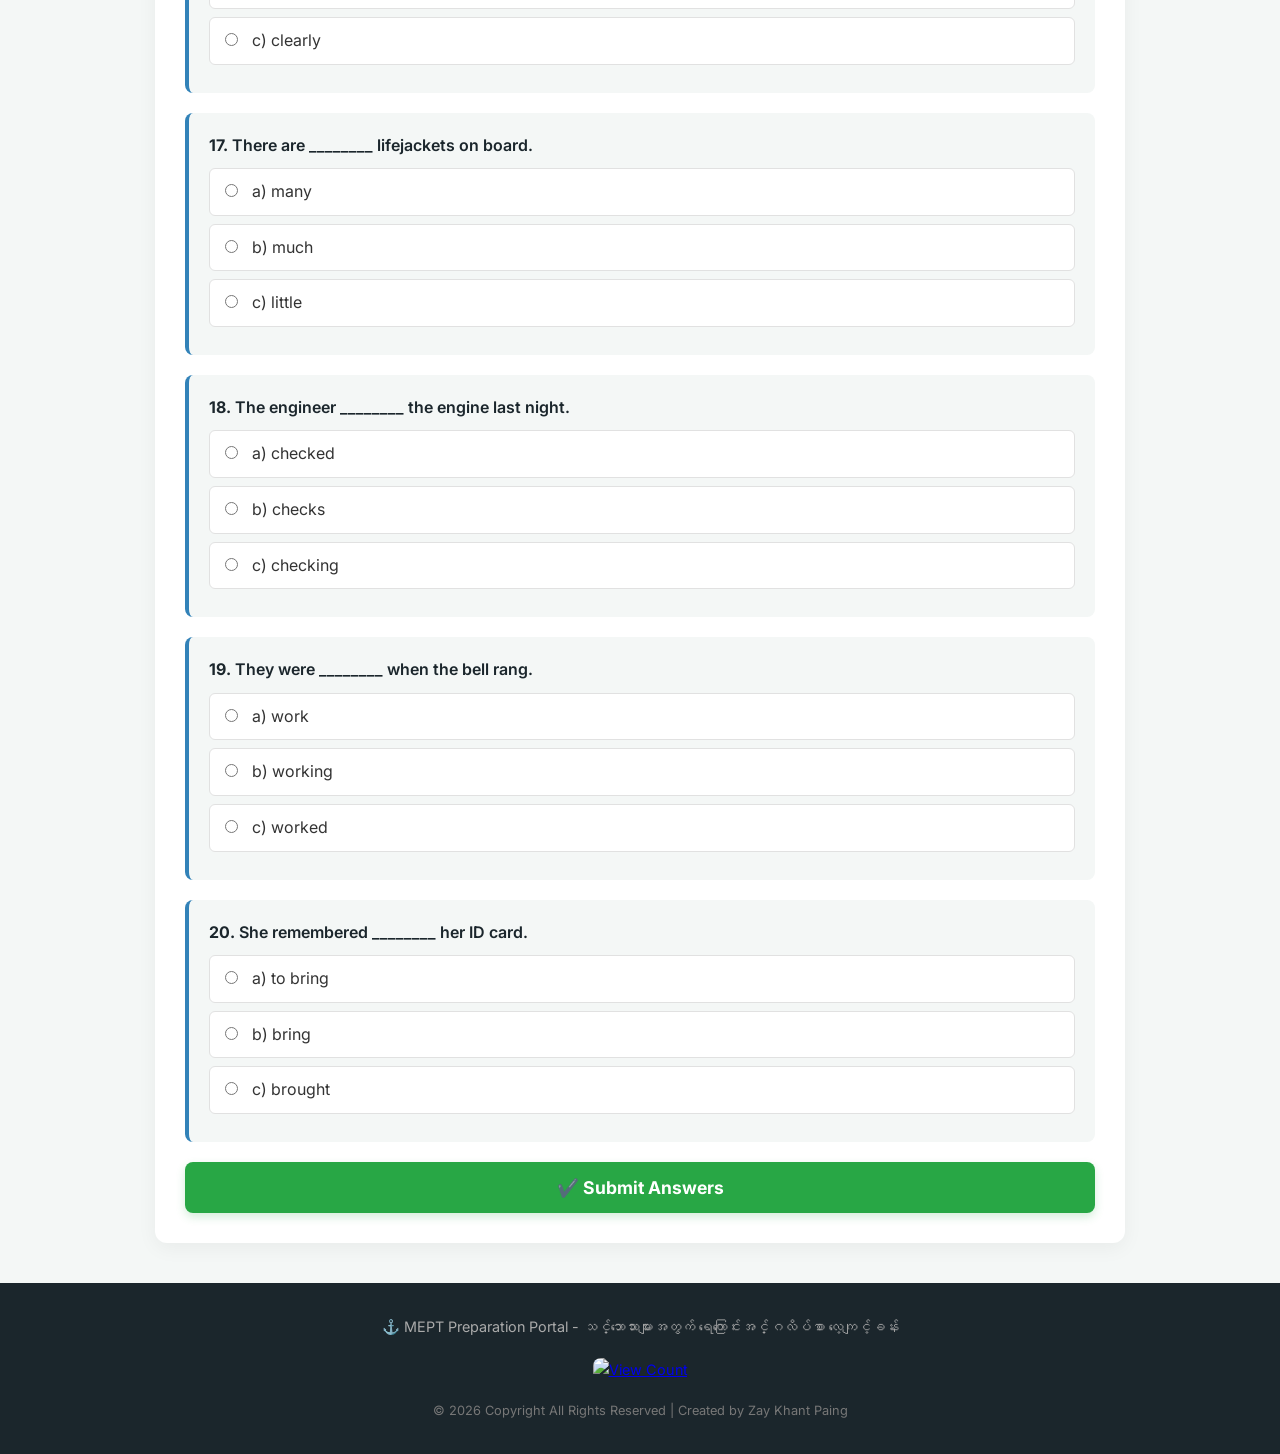
==== commit bd081cbc: "Update index.html" ====
--- a/index.html
+++ b/index.html
@@ -15,14 +15,7 @@
     <link rel="apple-touch-icon" href="icon-192.png">
 </head>
 <body>
-<!-- View Counter -->
-<div style="text-align: center; margin-top: 10px; padding: 10px;">
-    <a href="https://hits.seeyoufarm.com">
-        <img src="https://hits.seeyoufarm.com/api/count/incr/badge.svg?url=https%3A%2F%2Fseafarerseng.github.io%2FMEPT%2F&count_bg=%230f4c75&title_bg=%233282b8&icon=anchor.svg&icon_color=%23ffffff&title=Total+Views&edge_flat=false" 
-             alt="View Count" 
-             style="border-radius: 8px;">
-    </a>
-</div>
+
     <header>
         <div class="header-content">
             <h1>⚓ Maritime English Proficiency Test (MEPT)</h1>
@@ -169,7 +162,14 @@
 
     <footer>
     <p>⚓ MEPT Preparation Portal - သင်္ဘောသားများအတွက် ရေကြောင်းအင်္ဂလိပ်စာ လေ့ကျင့်ခန်း</p>
-   
+   <!-- View Counter -->
+<div style="text-align: center; margin-top: 10px; padding: 10px;">
+    <a href="https://hits.seeyoufarm.com">
+        <img src="https://hits.seeyoufarm.com/api/count/incr/badge.svg?url=https%3A%2F%2Fseafarerseng.github.io%2FMEPT%2F&count_bg=%230f4c75&title_bg=%233282b8&icon=anchor.svg&icon_color=%23ffffff&title=Total+Views&edge_flat=false" 
+             alt="View Count" 
+             style="border-radius: 8px;">
+    </a>
+</div>
     <p style="margin-top: 10px; font-size: 0.8rem; color: #777;">
         &copy; 2026 Copyright All Rights Reserved | Created by Zay Khant Paing
     </p>
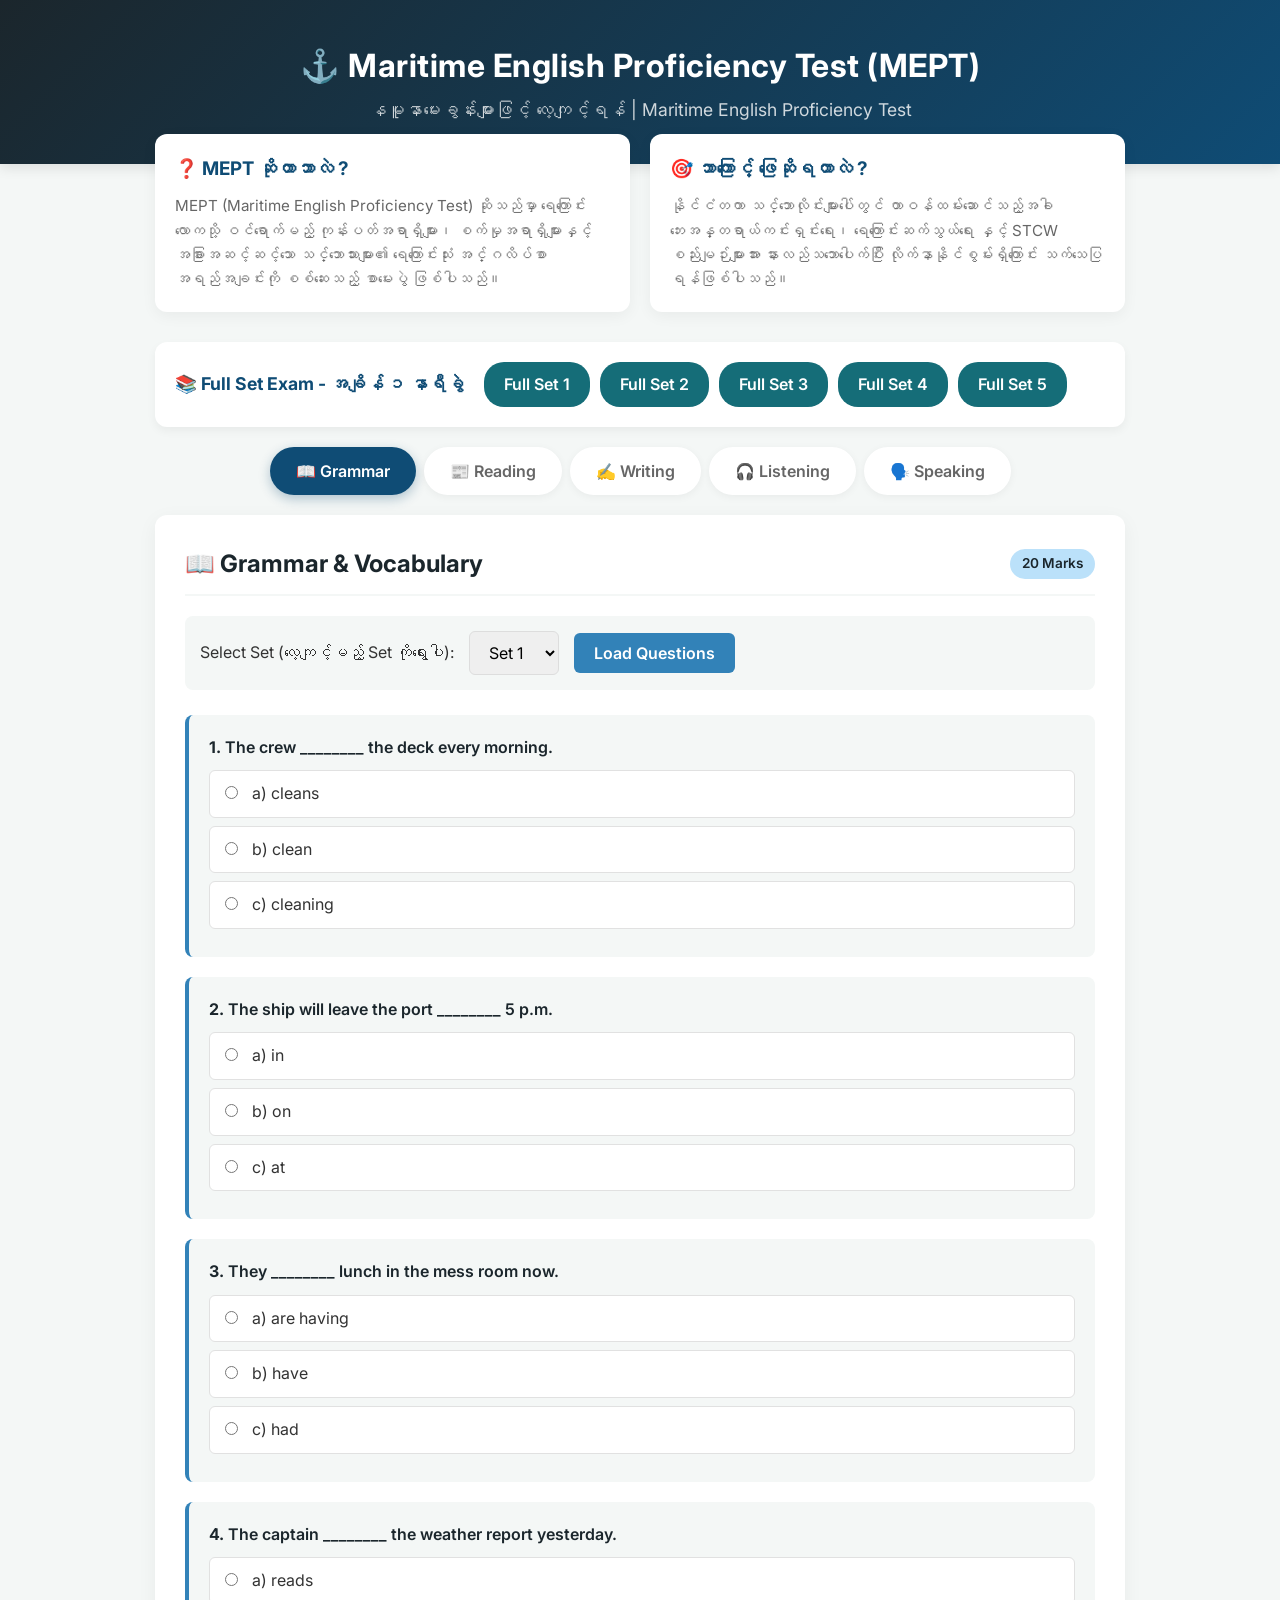
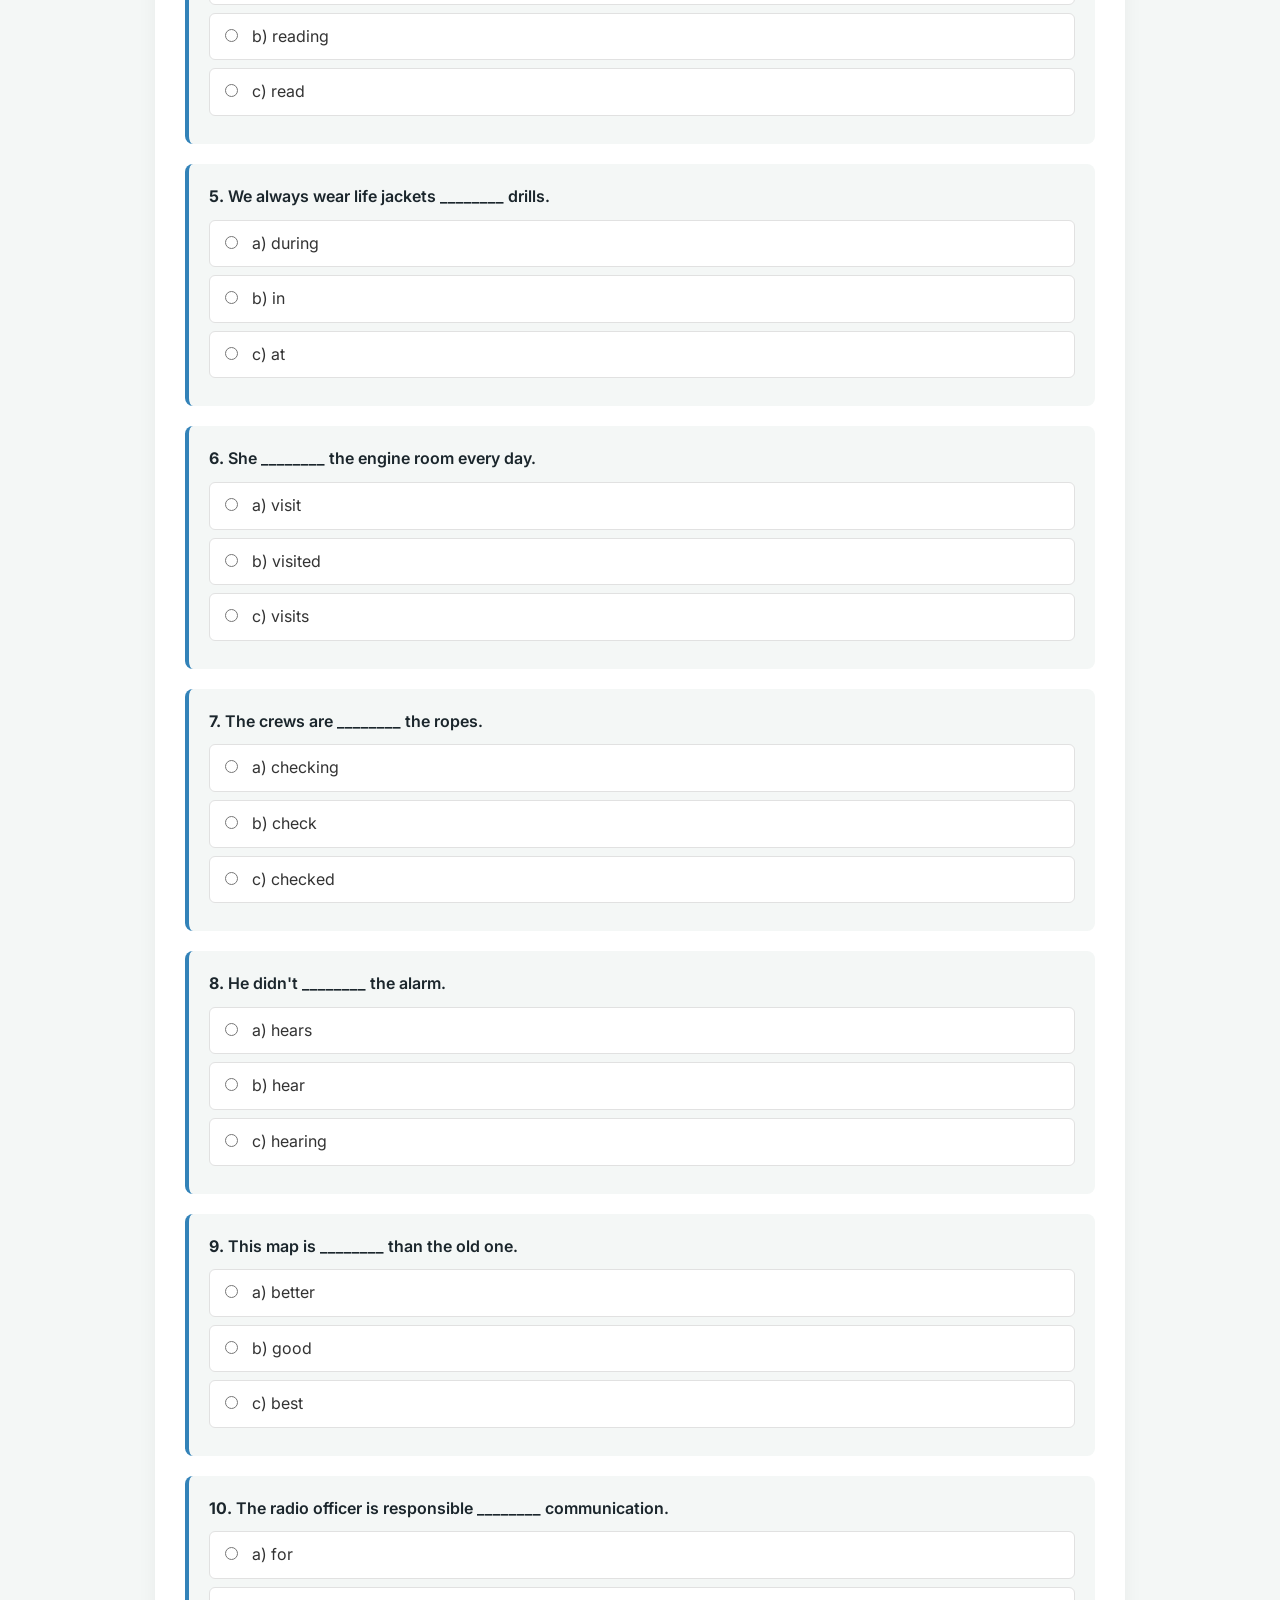
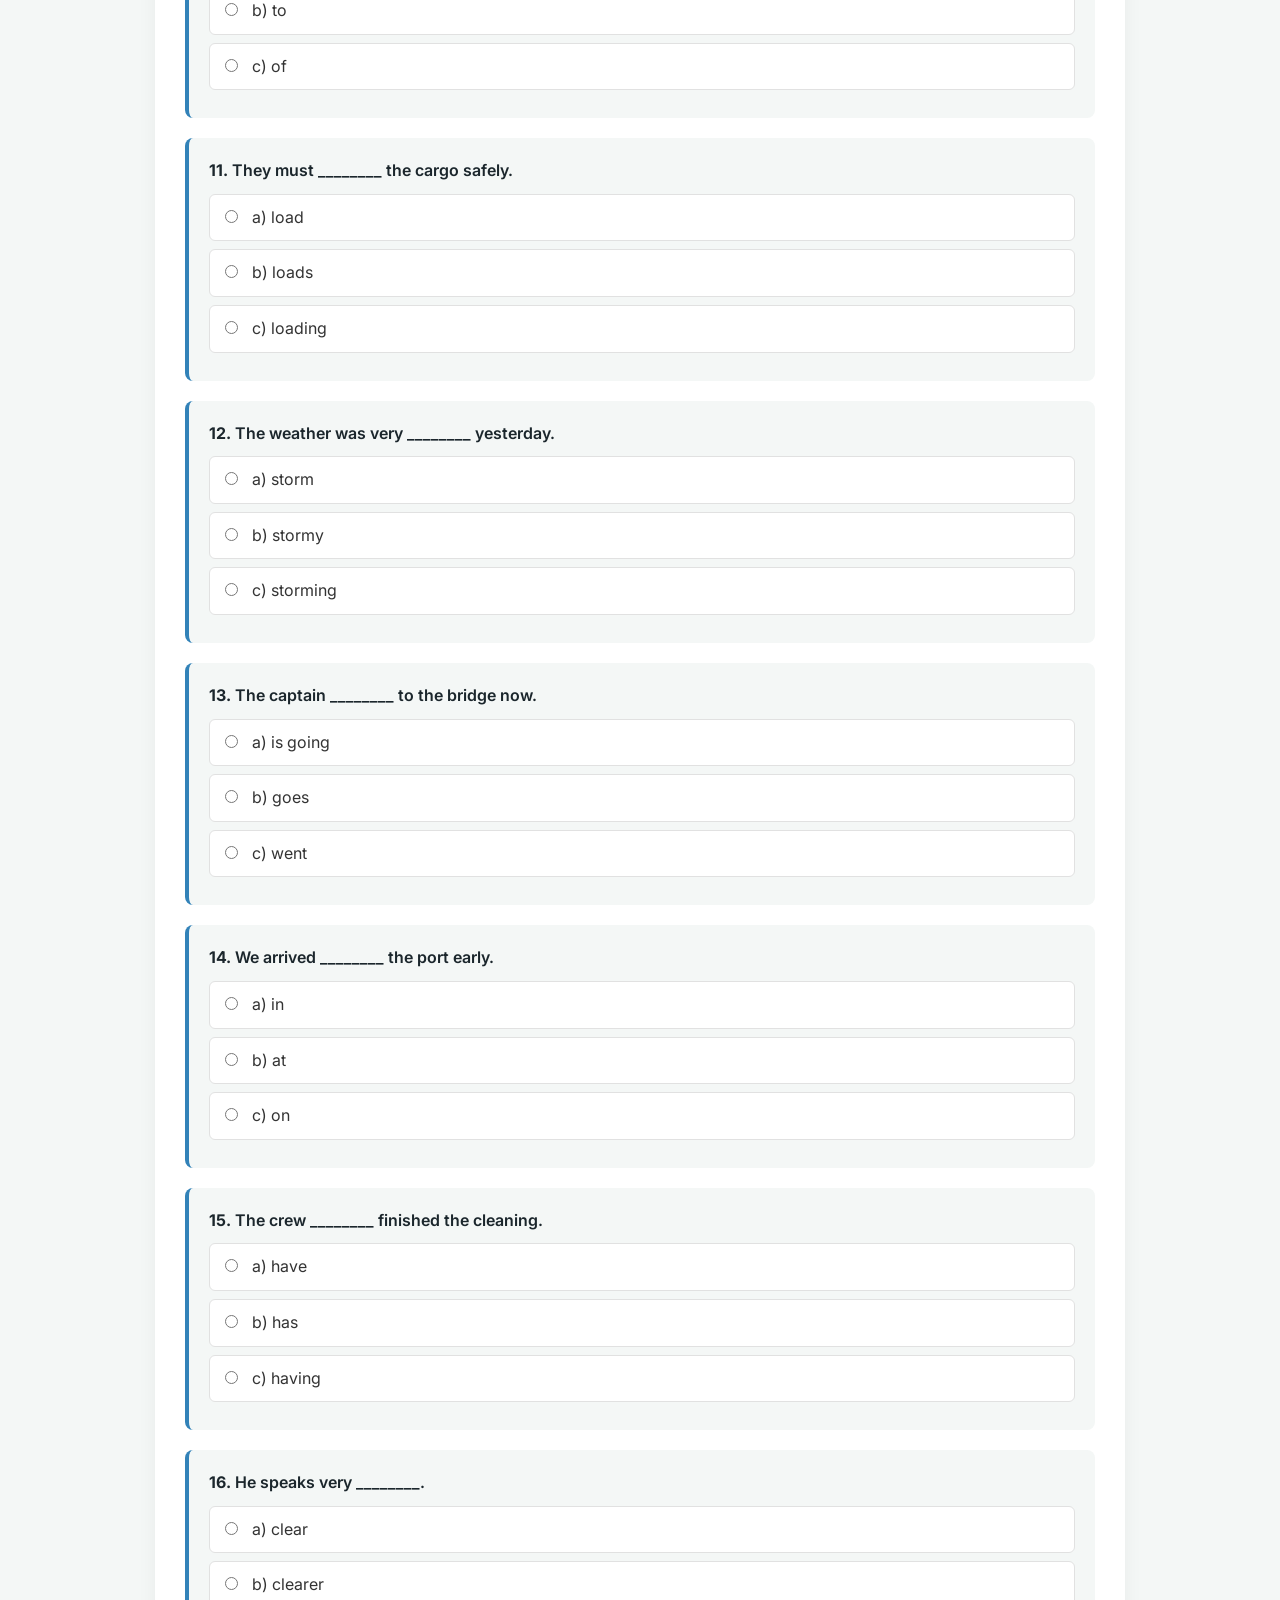
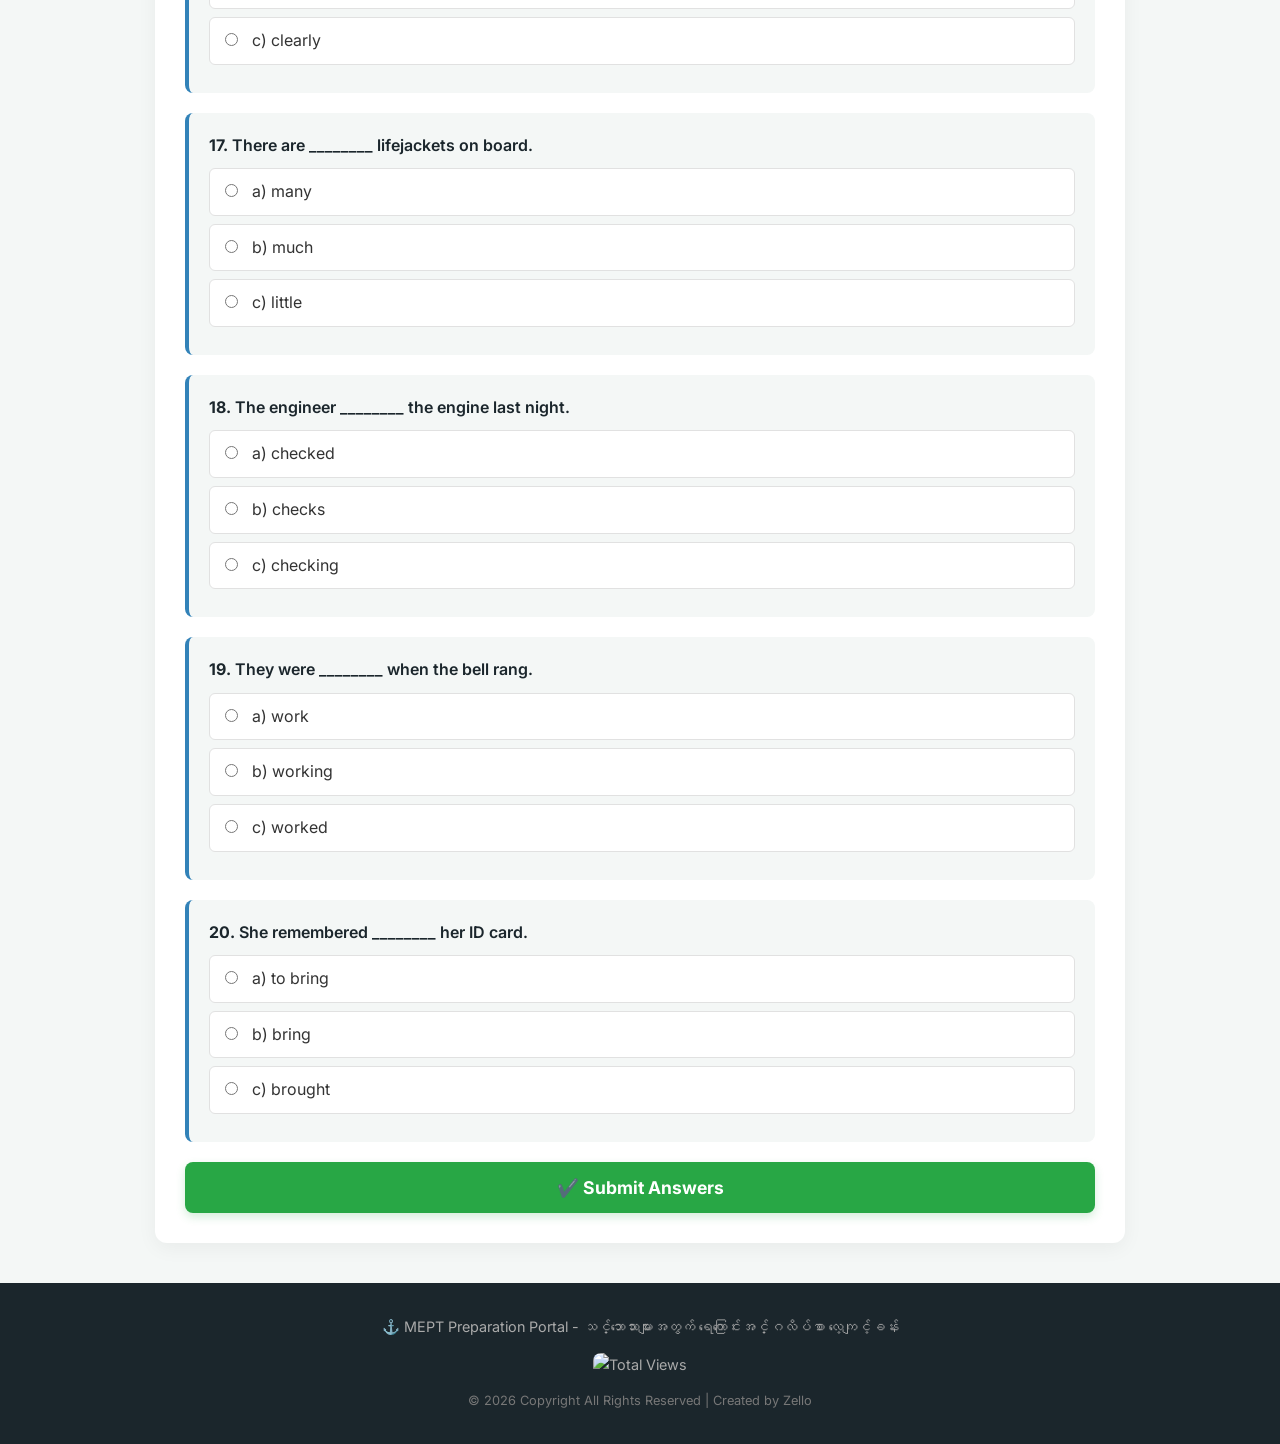
==== commit 275ece57: "Update index.html" ====
--- a/index.html
+++ b/index.html
@@ -160,21 +160,20 @@
         </div>
     </main>
 
-    <footer>
+ <footer>
     <p>⚓ MEPT Preparation Portal - သင်္ဘောသားများအတွက် ရေကြောင်းအင်္ဂလိပ်စာ လေ့ကျင့်ခန်း</p>
-   <!-- View Counter -->
-<div style="text-align: center; margin-top: 10px; padding: 10px;">
-    <a href="https://hits.seeyoufarm.com">
+    
+    <!-- View Counter (Click မရအောင် Link ဖြုတ်ထား) -->
+    <div style="margin: 15px 0;">
         <img src="https://hits.seeyoufarm.com/api/count/incr/badge.svg?url=https%3A%2F%2Fseafarerseng.github.io%2FMEPT%2F&count_bg=%230f4c75&title_bg=%233282b8&icon=anchor.svg&icon_color=%23ffffff&title=Total+Views&edge_flat=false" 
-             alt="View Count" 
-             style="border-radius: 8px;">
-    </a>
-</div>
+             alt="Total Views" 
+             style="border-radius: 8px; height: 30px;">
+    </div>
+    
     <p style="margin-top: 10px; font-size: 0.8rem; color: #777;">
-        &copy; 2026 Copyright All Rights Reserved | Created by Zay Khant Paing
+        &copy; 2026 Copyright All Rights Reserved | Created by Zello
     </p>
 </footer>
-
     <script src="script.js"></script>
 
     <!-- PWA Service Worker Registration -->
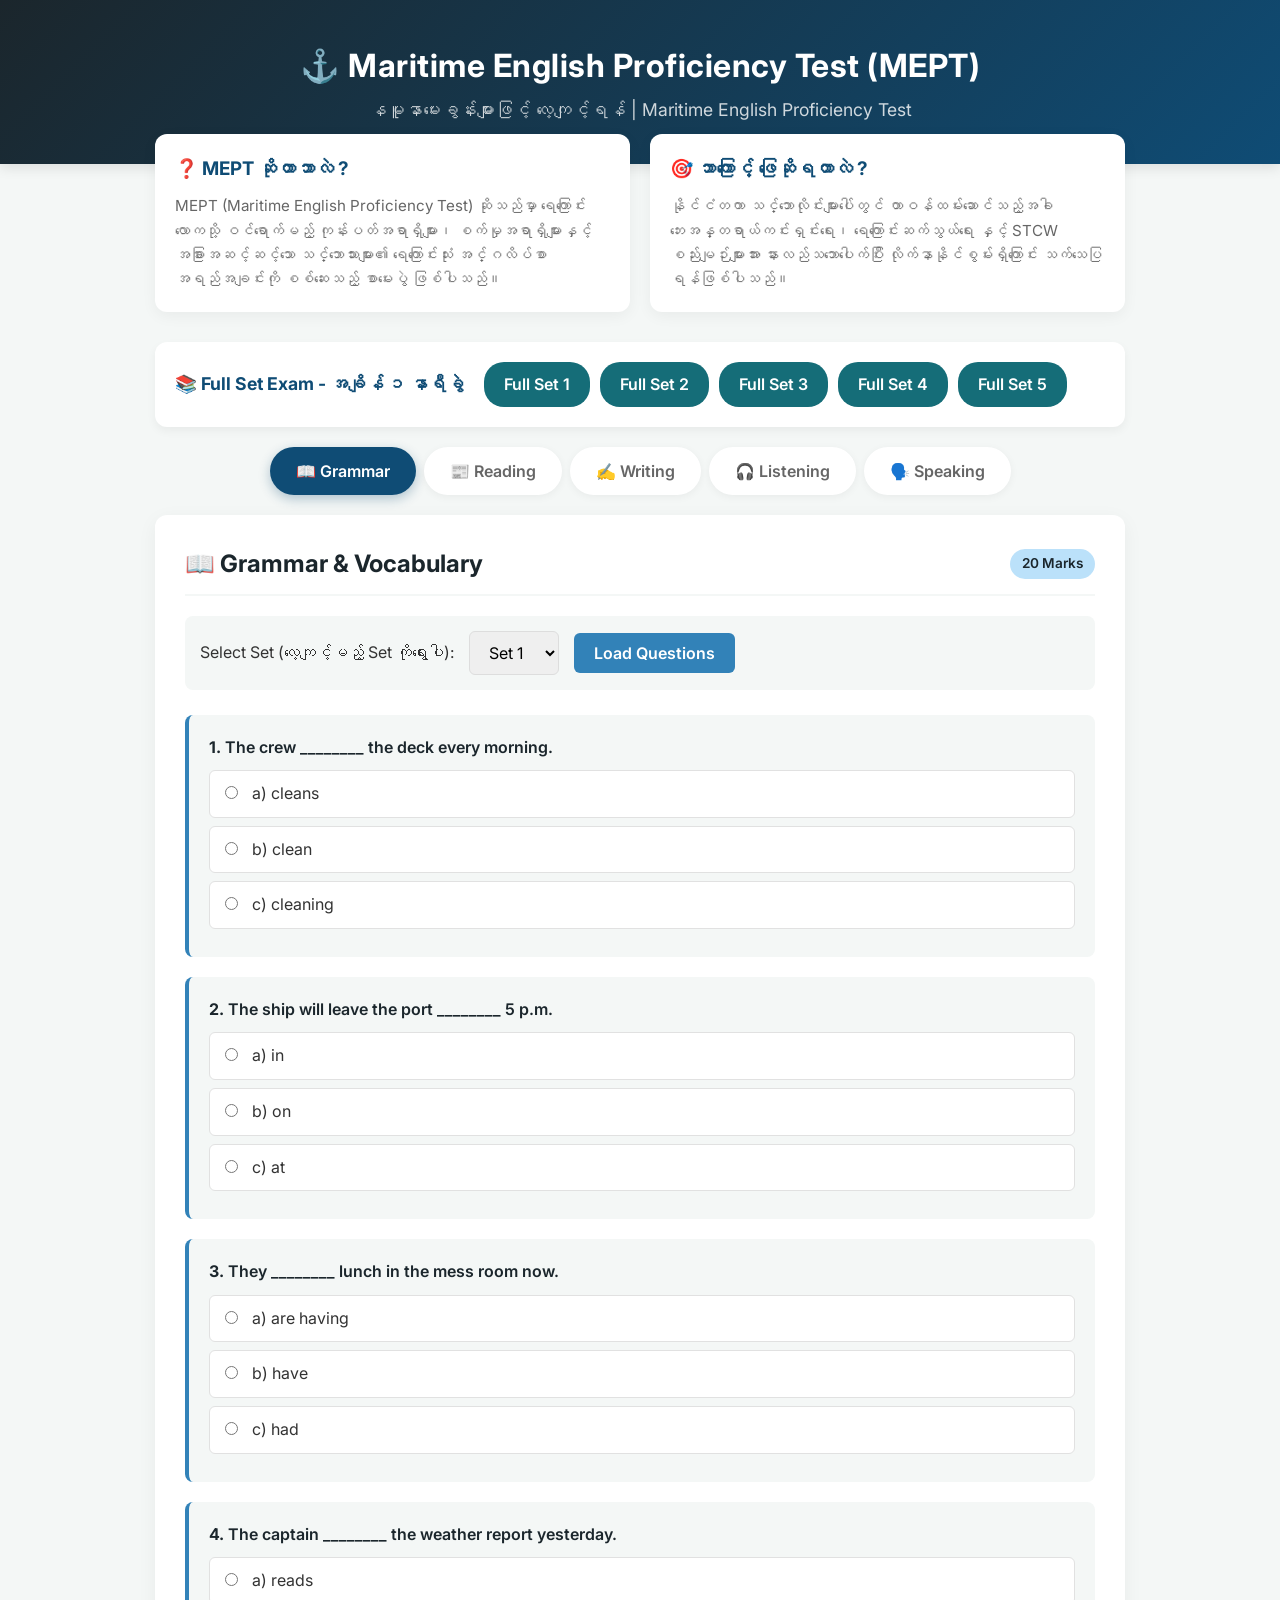
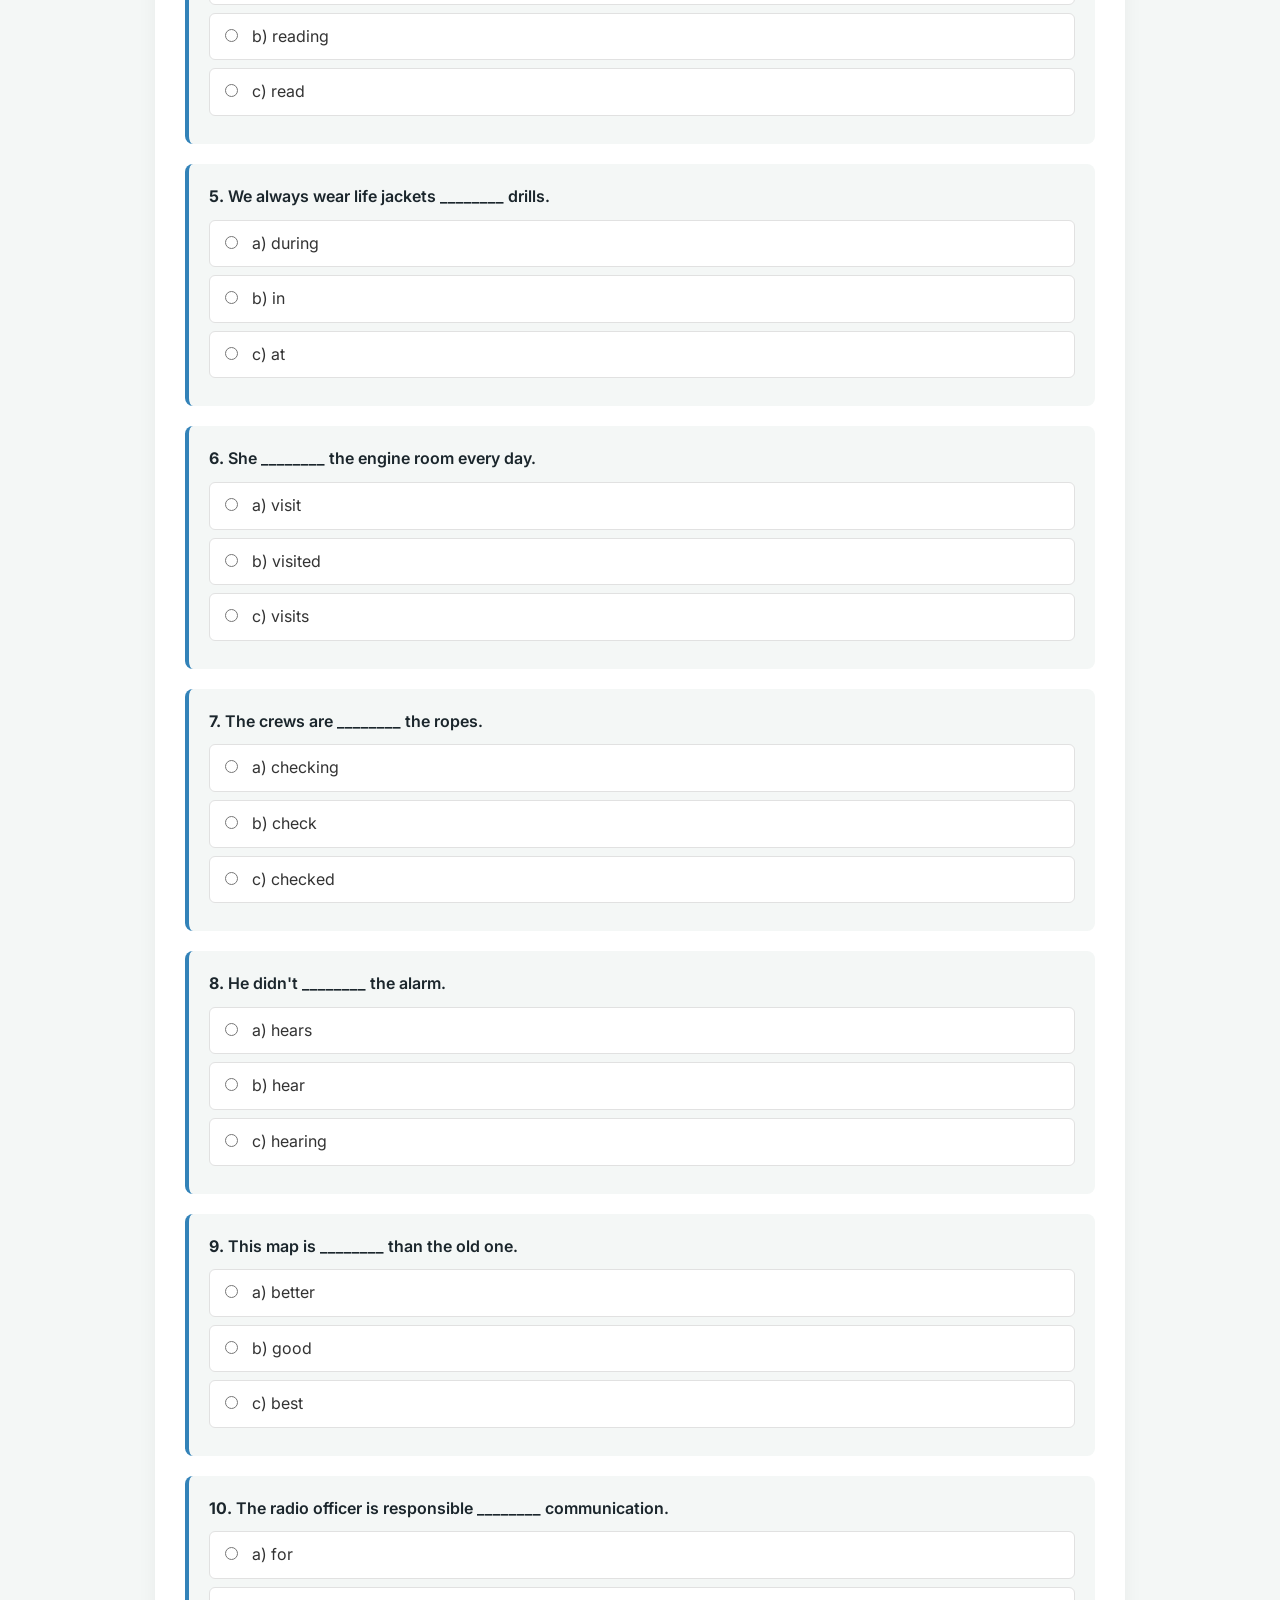
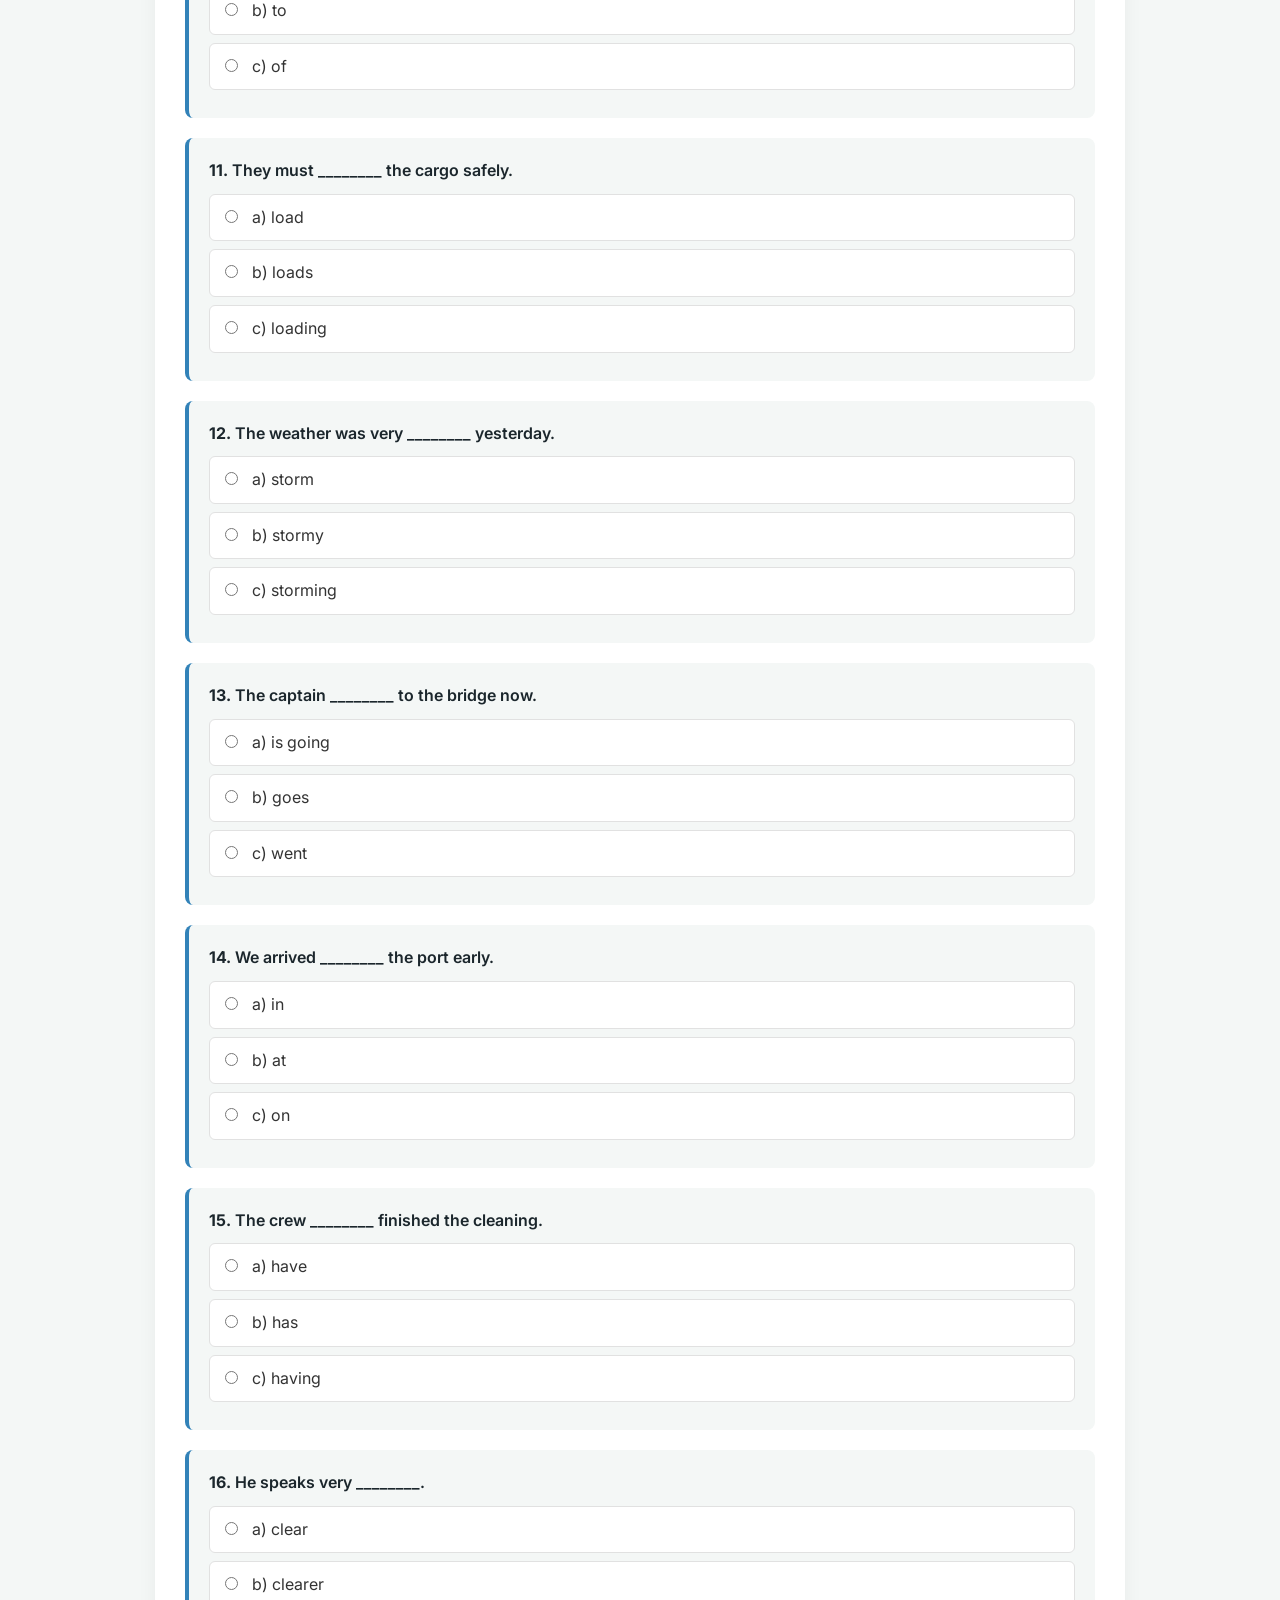
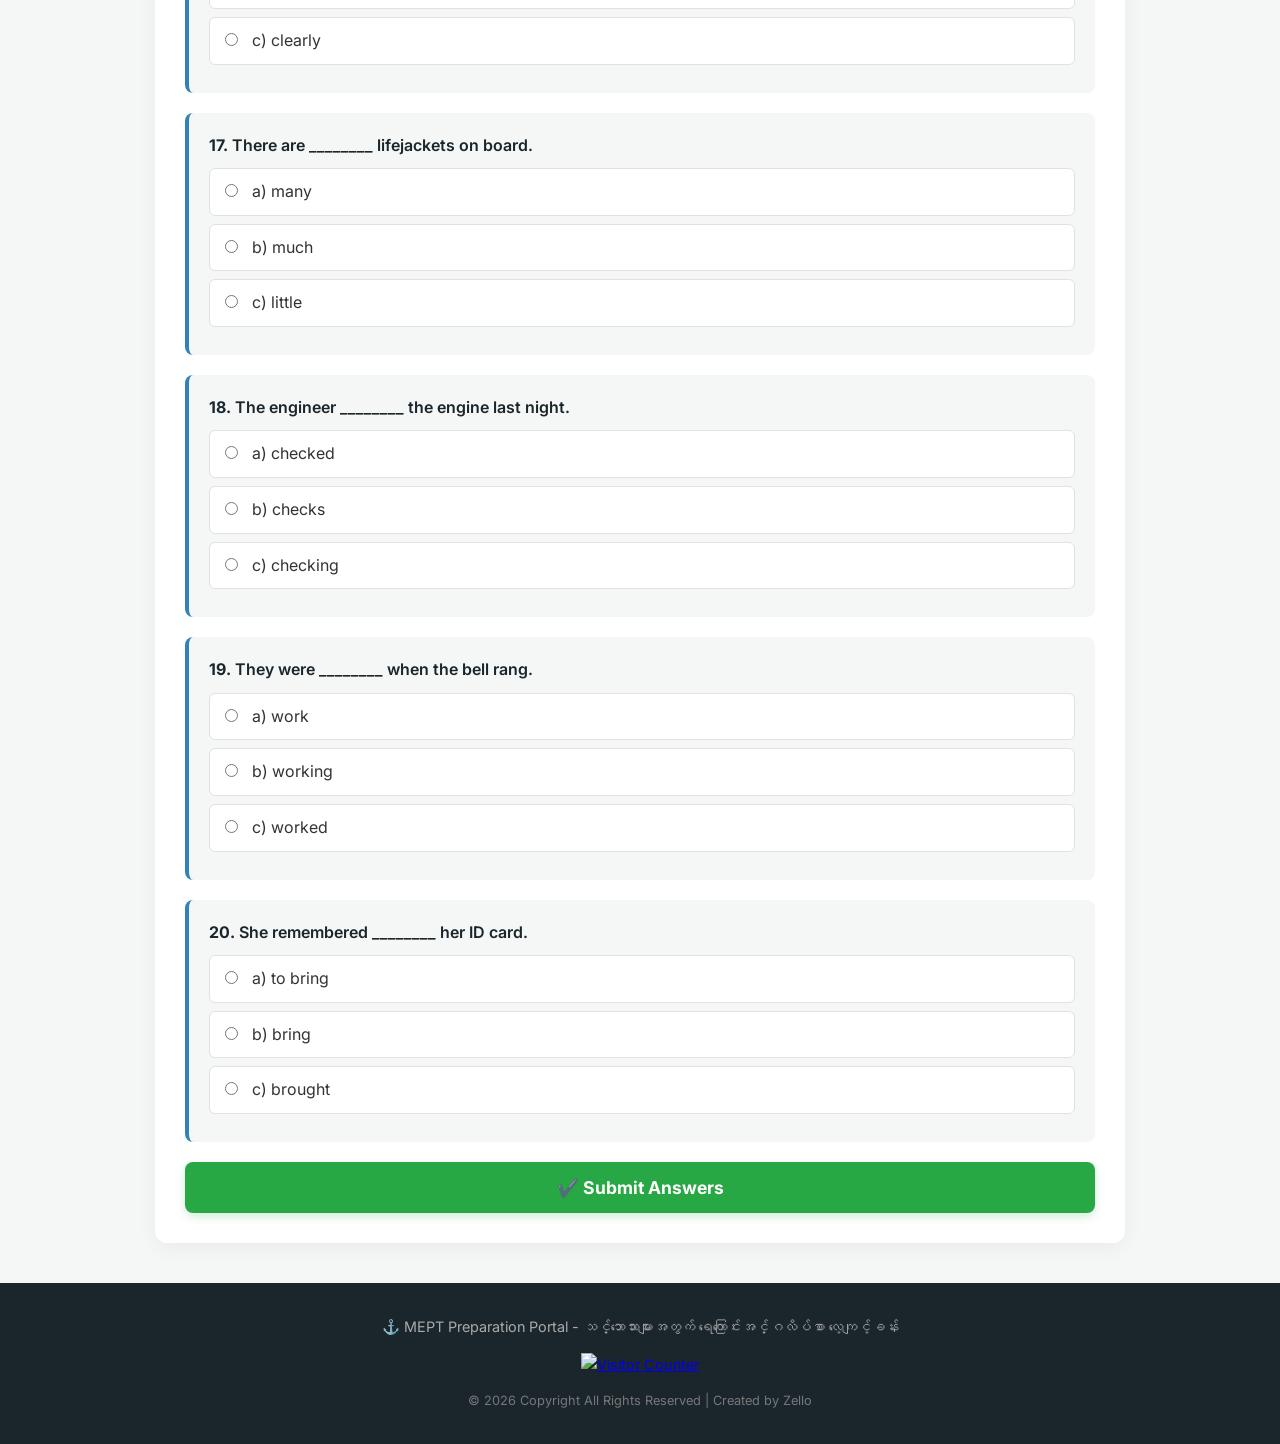
==== commit 0ab9e442: "Update index.html" ====
--- a/index.html
+++ b/index.html
@@ -164,11 +164,14 @@
     <p>⚓ MEPT Preparation Portal - သင်္ဘောသားများအတွက် ရေကြောင်းအင်္ဂလိပ်စာ လေ့ကျင့်ခန်း</p>
     
     <!-- View Counter (Click မရအောင် Link ဖြုတ်ထား) -->
-    <div style="margin: 15px 0;">
-        <img src="https://hits.seeyoufarm.com/api/count/incr/badge.svg?url=https%3A%2F%2Fseafarerseng.github.io%2FMEPT%2F&count_bg=%230f4c75&title_bg=%233282b8&icon=anchor.svg&icon_color=%23ffffff&title=Total+Views&edge_flat=false" 
-             alt="Total Views" 
-             style="border-radius: 8px; height: 30px;">
-    </div>
+  <!-- Free Counter -->
+<div style="margin: 15px 0; text-align: center;">
+    <a href="https://www.freecounter4u.com/" target="_blank">
+        <img src="https://www.freecounter4u.com/counter.php?url=https://seafarerseng.github.io/MEPT/&f=0f4c75&s=12" 
+             alt="Visitor Counter" 
+             border="0">
+    </a>
+</div>
     
     <p style="margin-top: 10px; font-size: 0.8rem; color: #777;">
         &copy; 2026 Copyright All Rights Reserved | Created by Zello
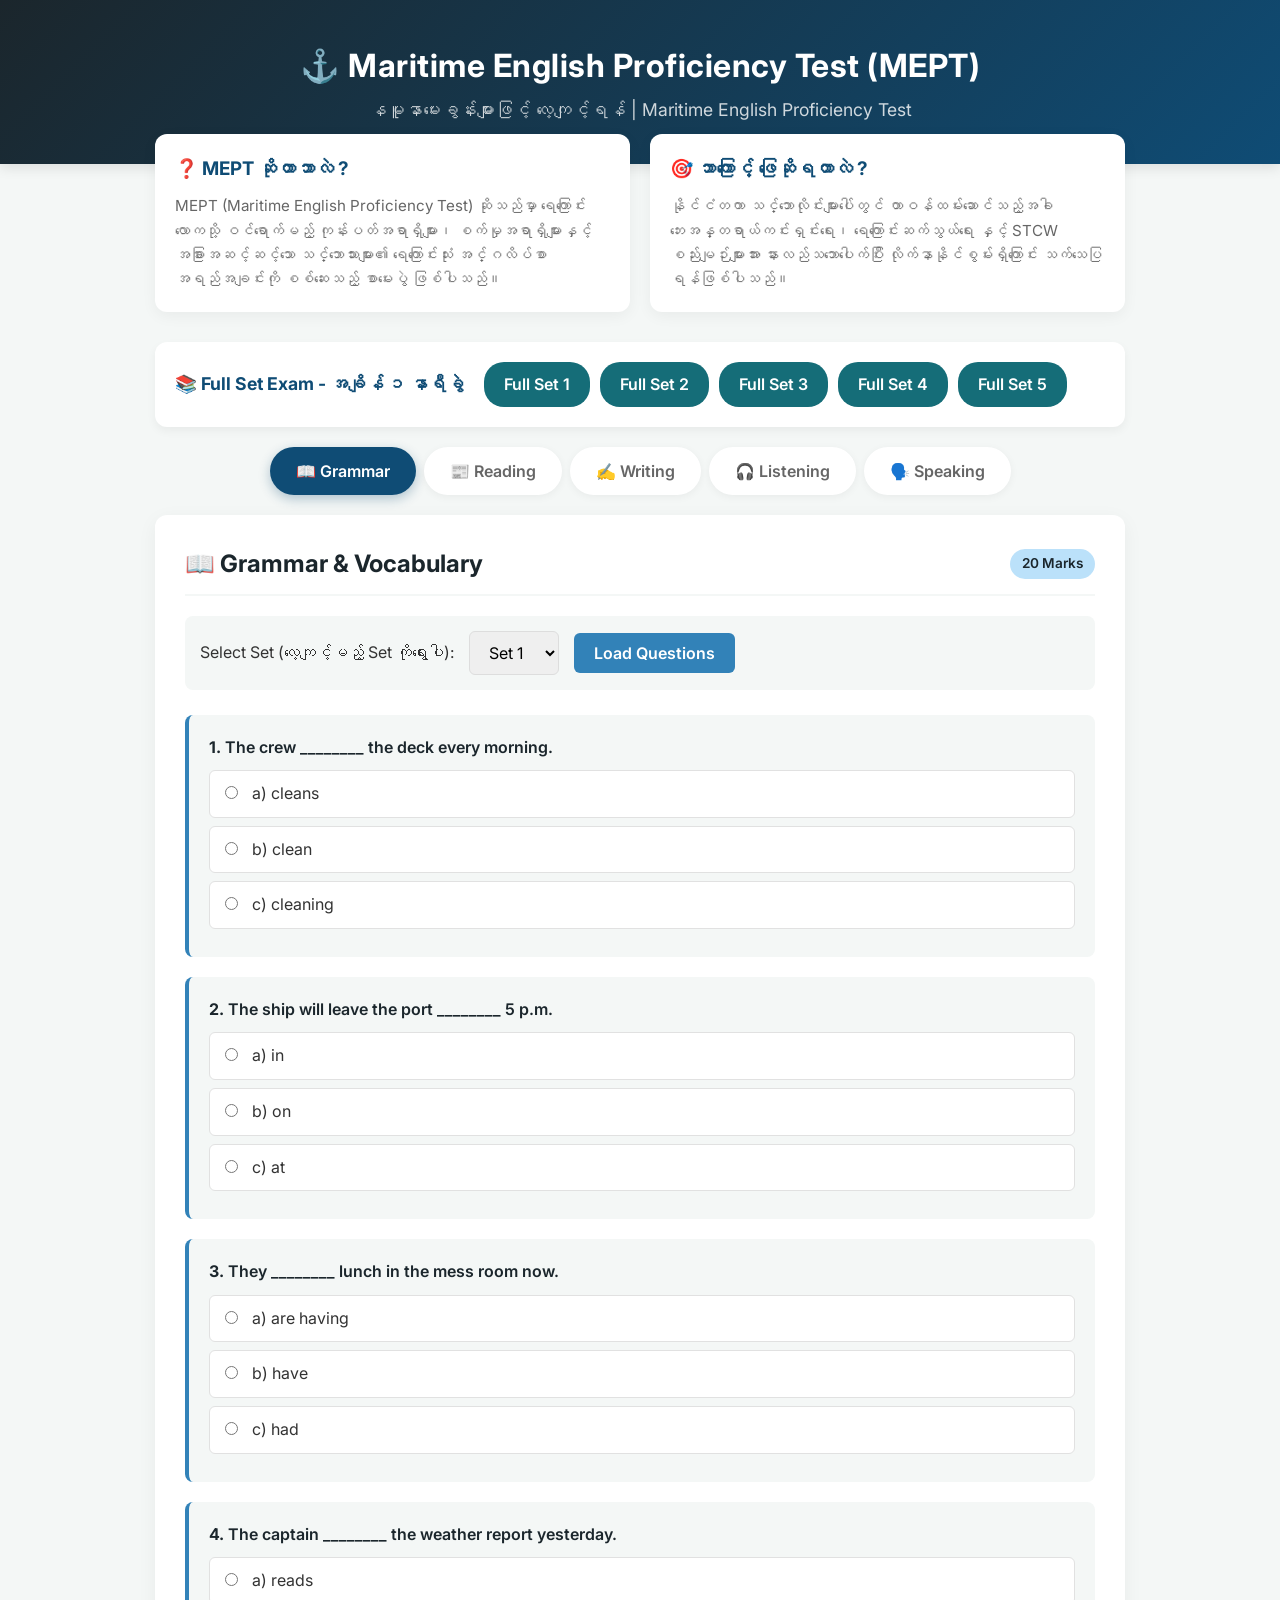
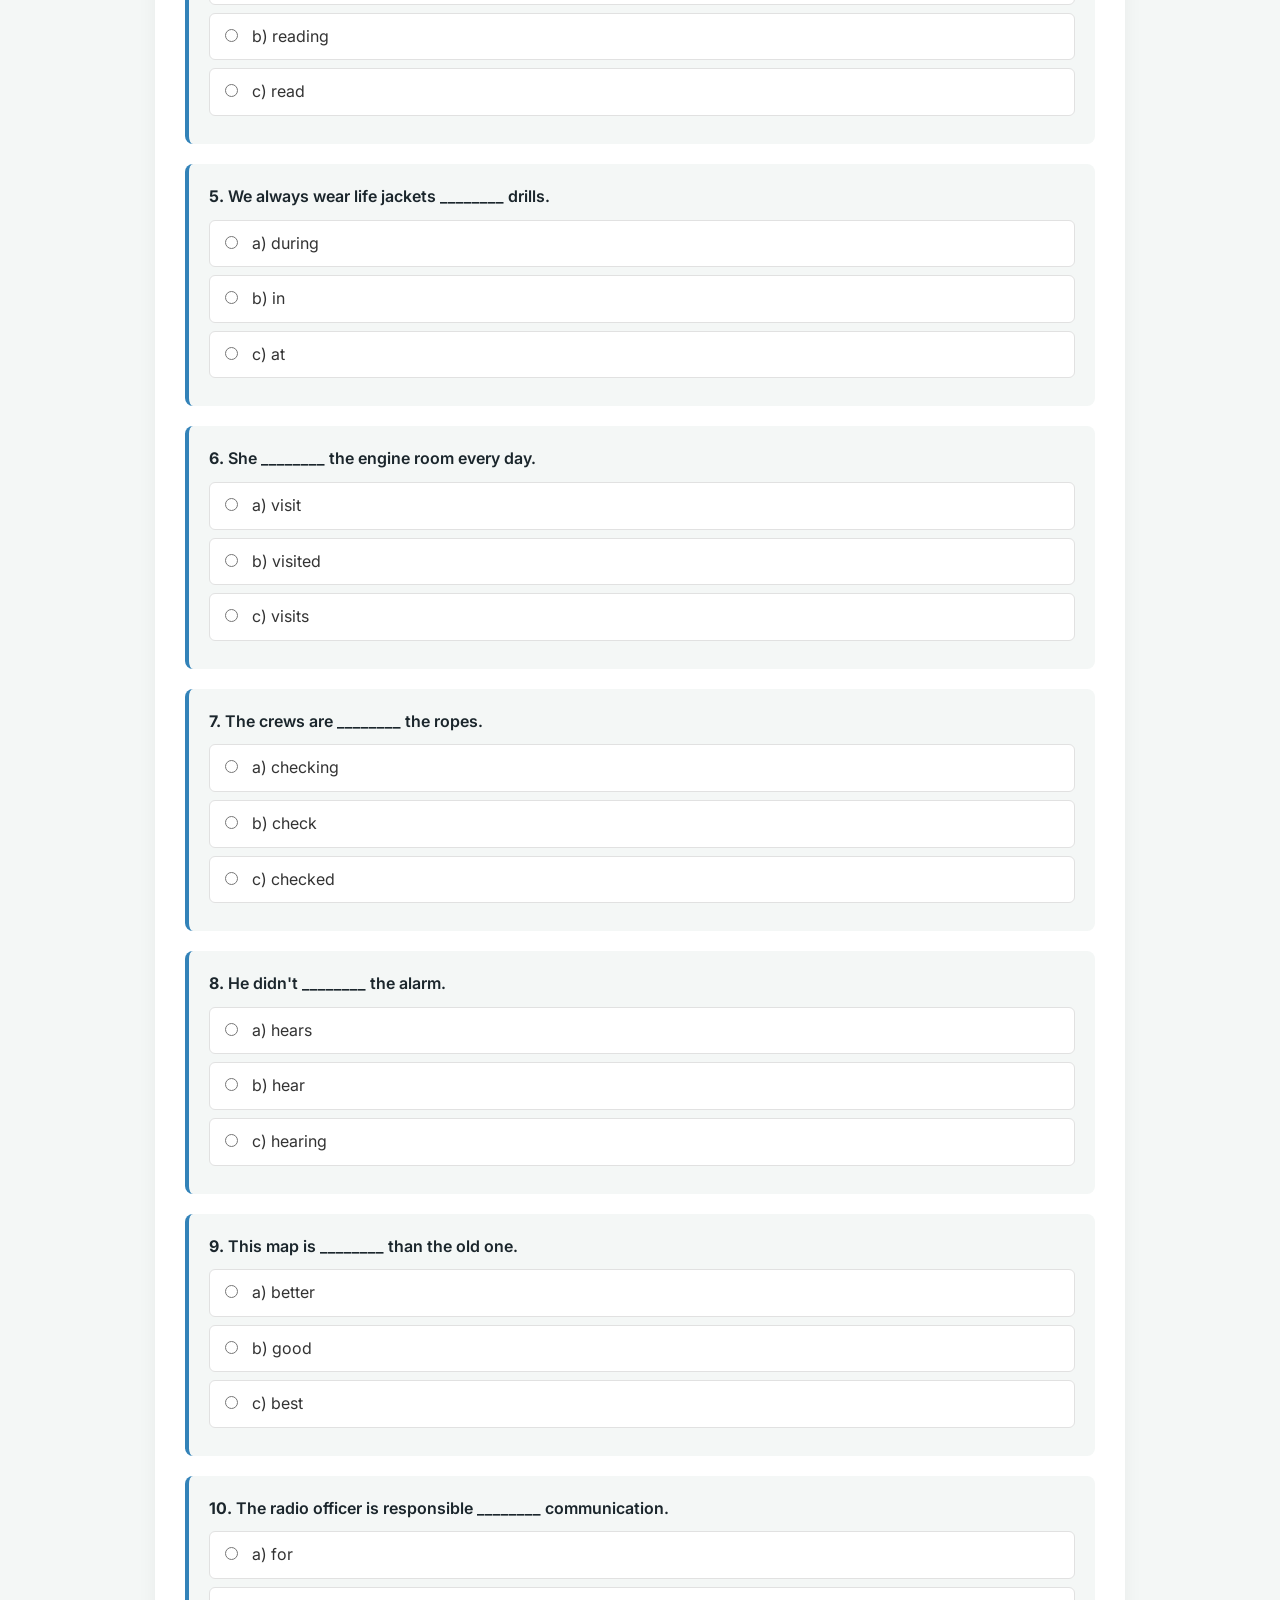
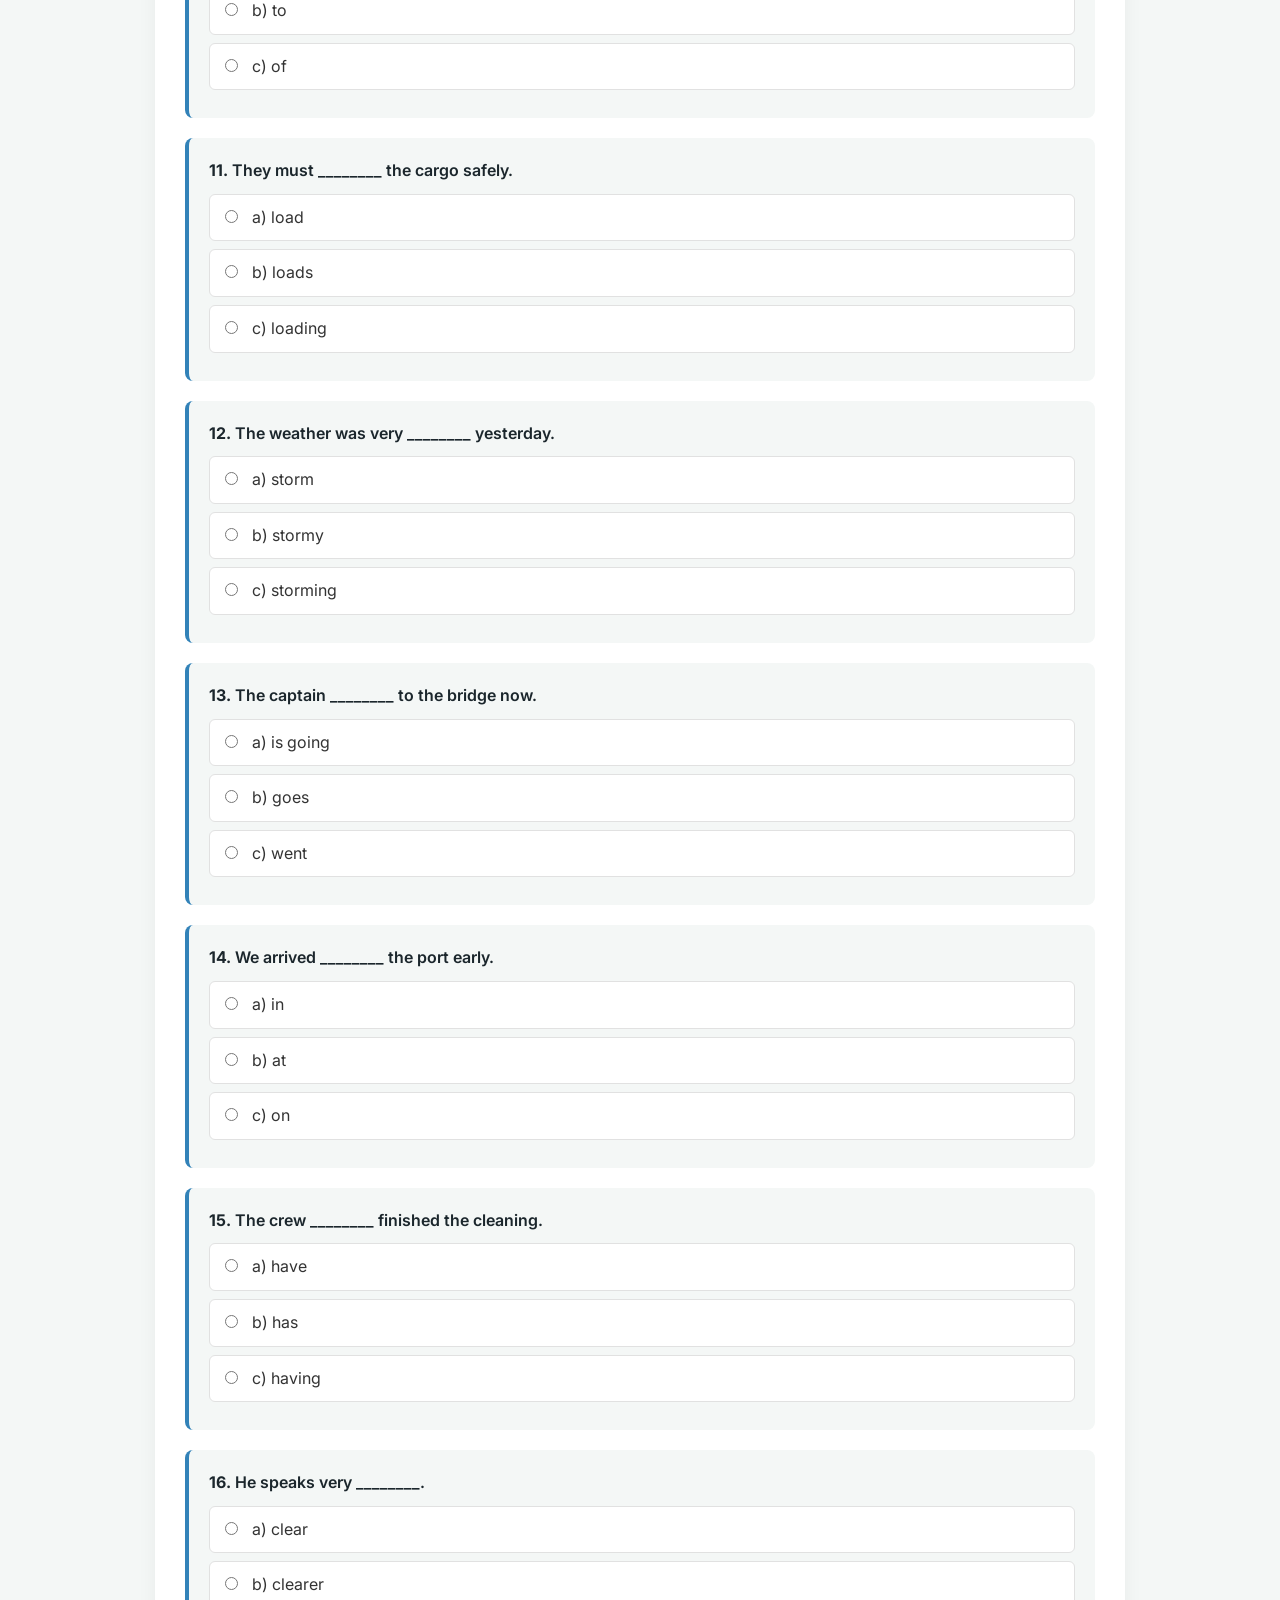
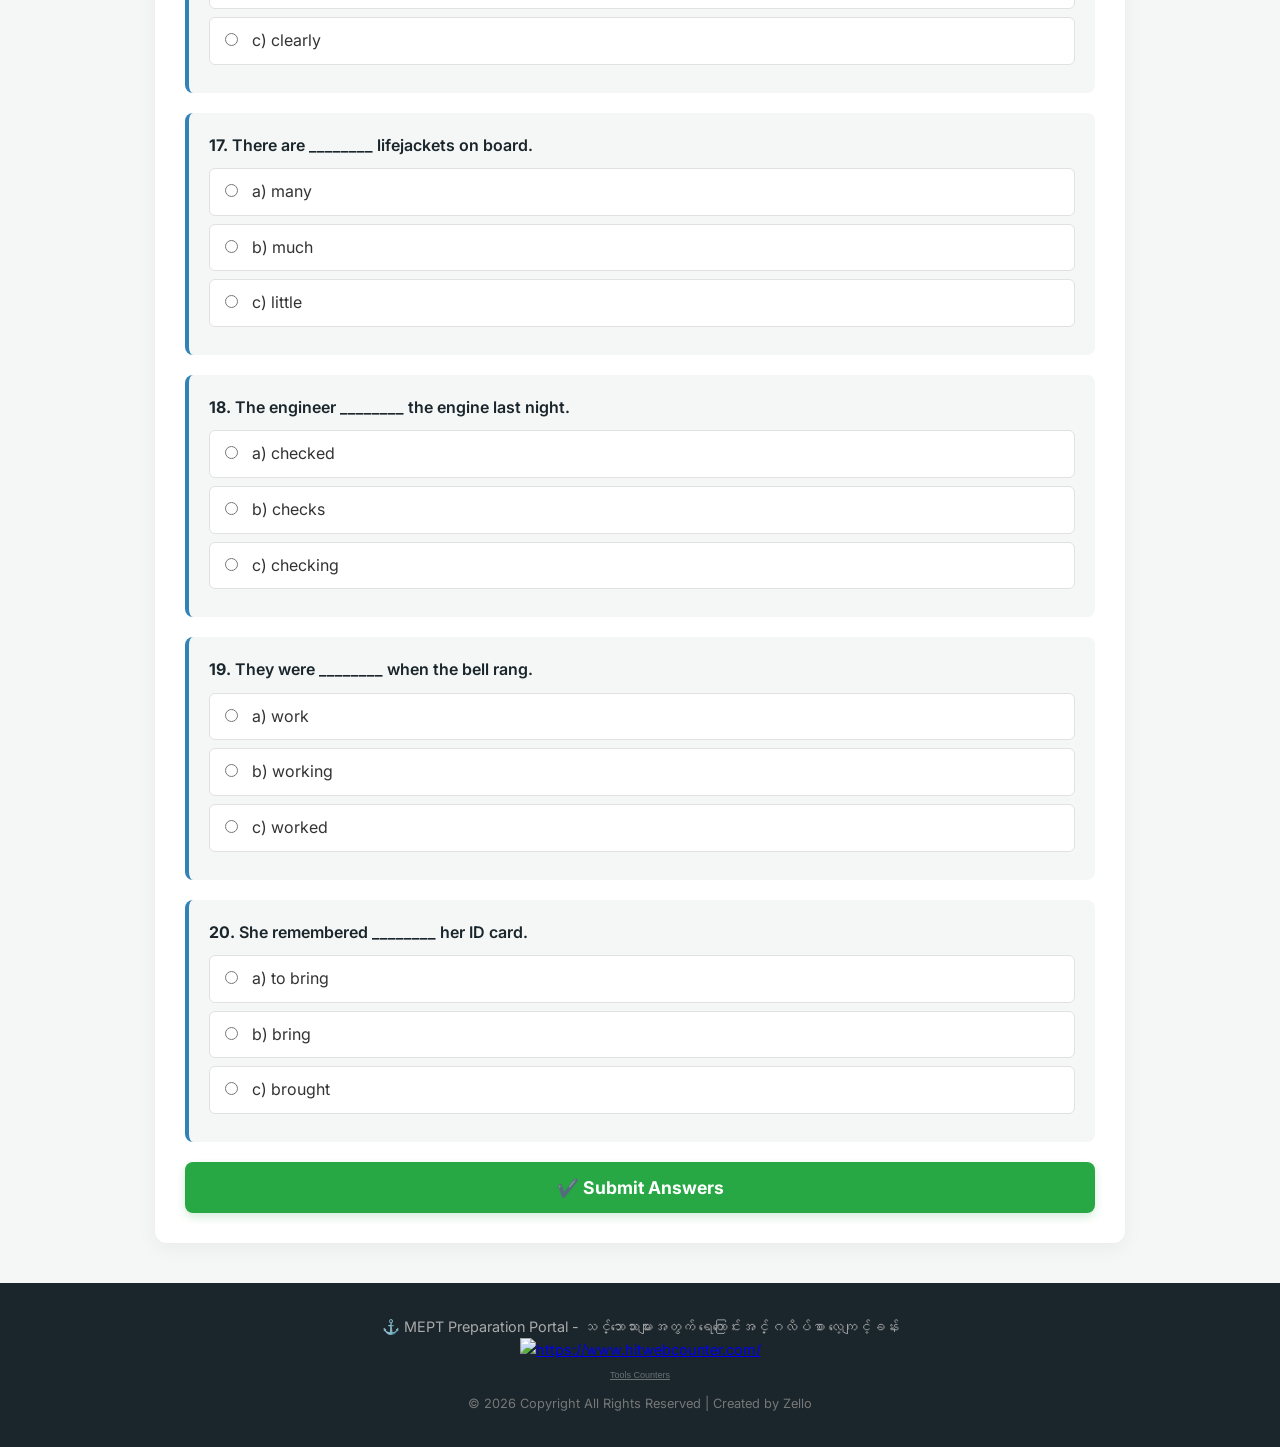
==== commit c4915aa3: "Update index.html" ====
--- a/index.html
+++ b/index.html
@@ -163,15 +163,13 @@
  <footer>
     <p>⚓ MEPT Preparation Portal - သင်္ဘောသားများအတွက် ရေကြောင်းအင်္ဂလိပ်စာ လေ့ကျင့်ခန်း</p>
     
-    <!-- View Counter (Click မရအောင် Link ဖြုတ်ထား) -->
-  <!-- Free Counter -->
-<div style="margin: 15px 0; text-align: center;">
-    <a href="https://www.freecounter4u.com/" target="_blank">
-        <img src="https://www.freecounter4u.com/counter.php?url=https://seafarerseng.github.io/MEPT/&f=0f4c75&s=12" 
-             alt="Visitor Counter" 
-             border="0">
-    </a>
-</div>
+  <!-- hitwebcounter Code START -->
+<a href="https://www.hitwebcounter.com/" target="_blank" rel="noopener" title="https://www.hitwebcounter.com/">
+<img src="https://www.hitwebcounter.com/counter/counter.php?page=21503801&amp;style=0001&amp;nbdigits=5&amp;type=page" alt="https://www.hitwebcounter.com/" decoding="async" style="border:0;max-width:100%;height:auto;" />
+</a>
+<br />
+<a href="https://www.hitwebcounter.com/character-counter" target="_blank" rel="noopener" style="font-family:Arial, Helvetica, sans-serif;font-size:9px;color:#6A7175;text-decoration:underline;font-weight:strong;">Tools Counters</a>
+<!-- hitwebcounter Code END -->
     
     <p style="margin-top: 10px; font-size: 0.8rem; color: #777;">
         &copy; 2026 Copyright All Rights Reserved | Created by Zello
